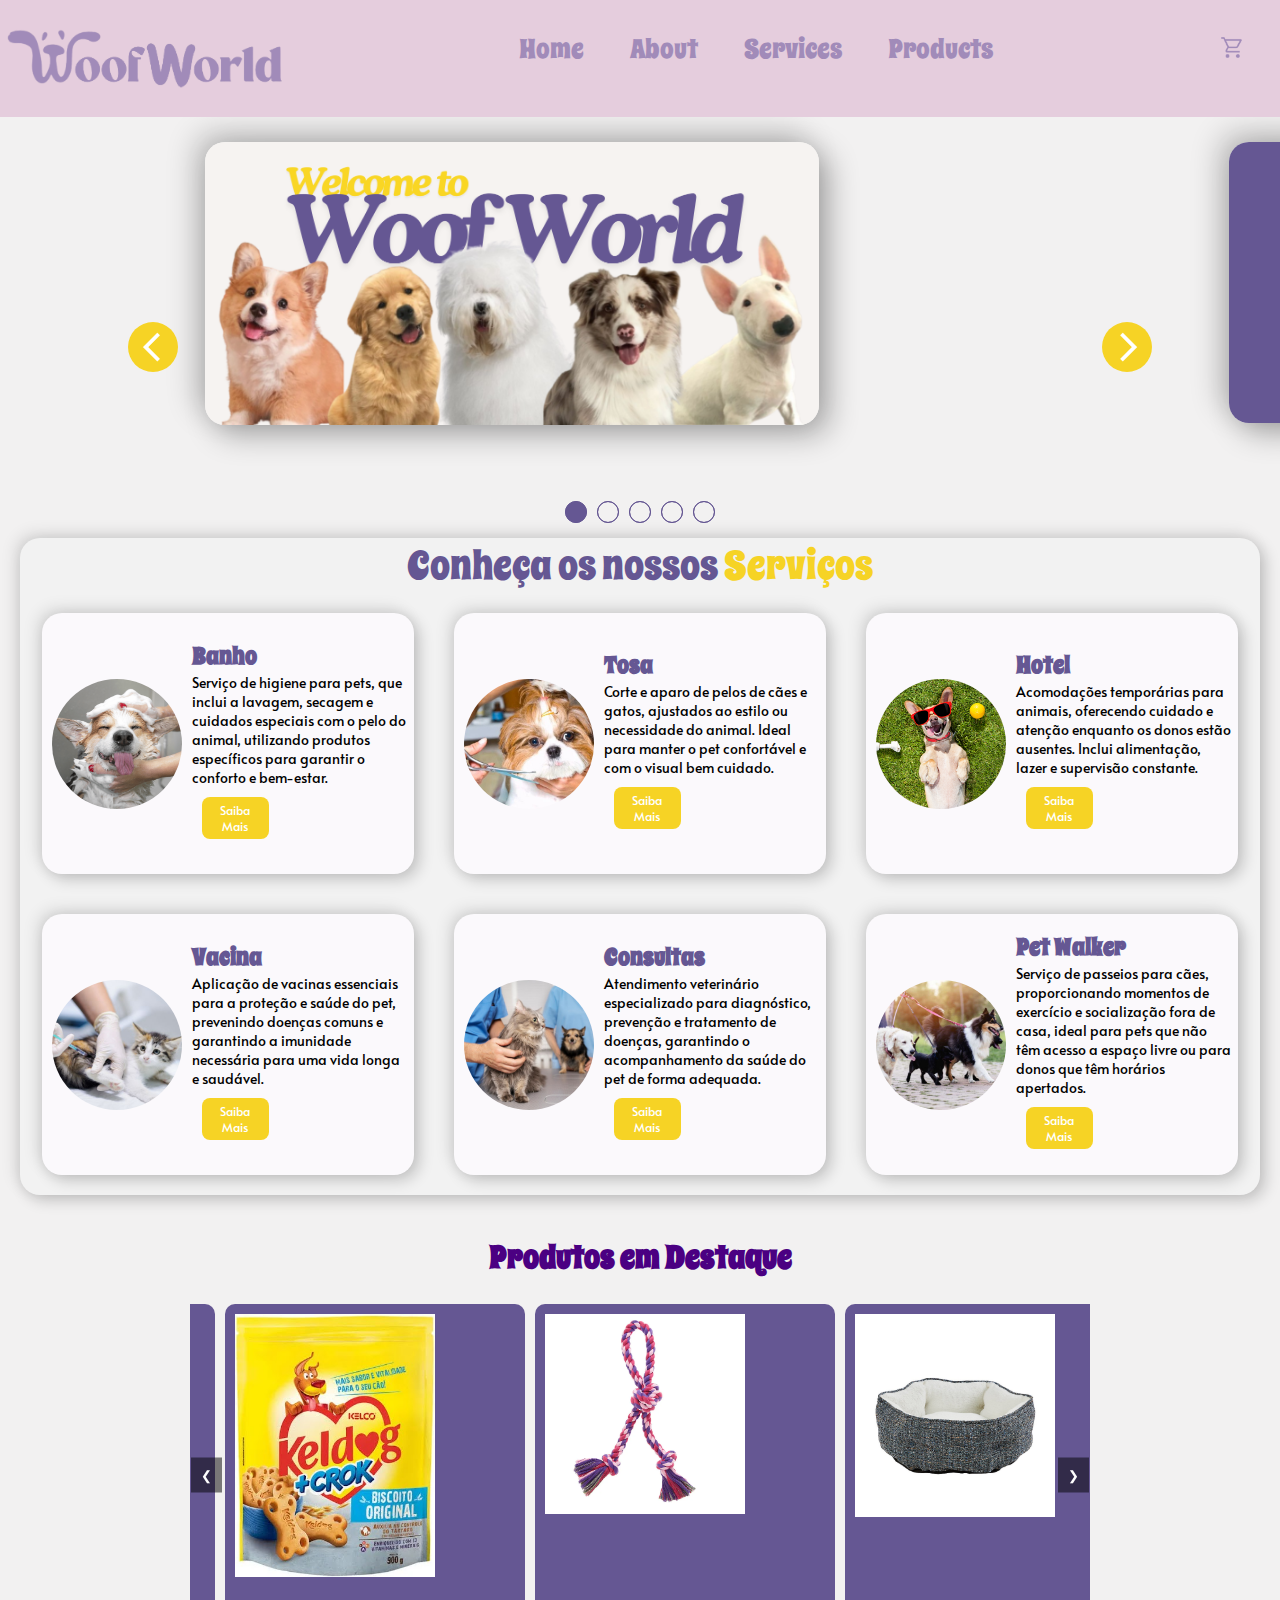
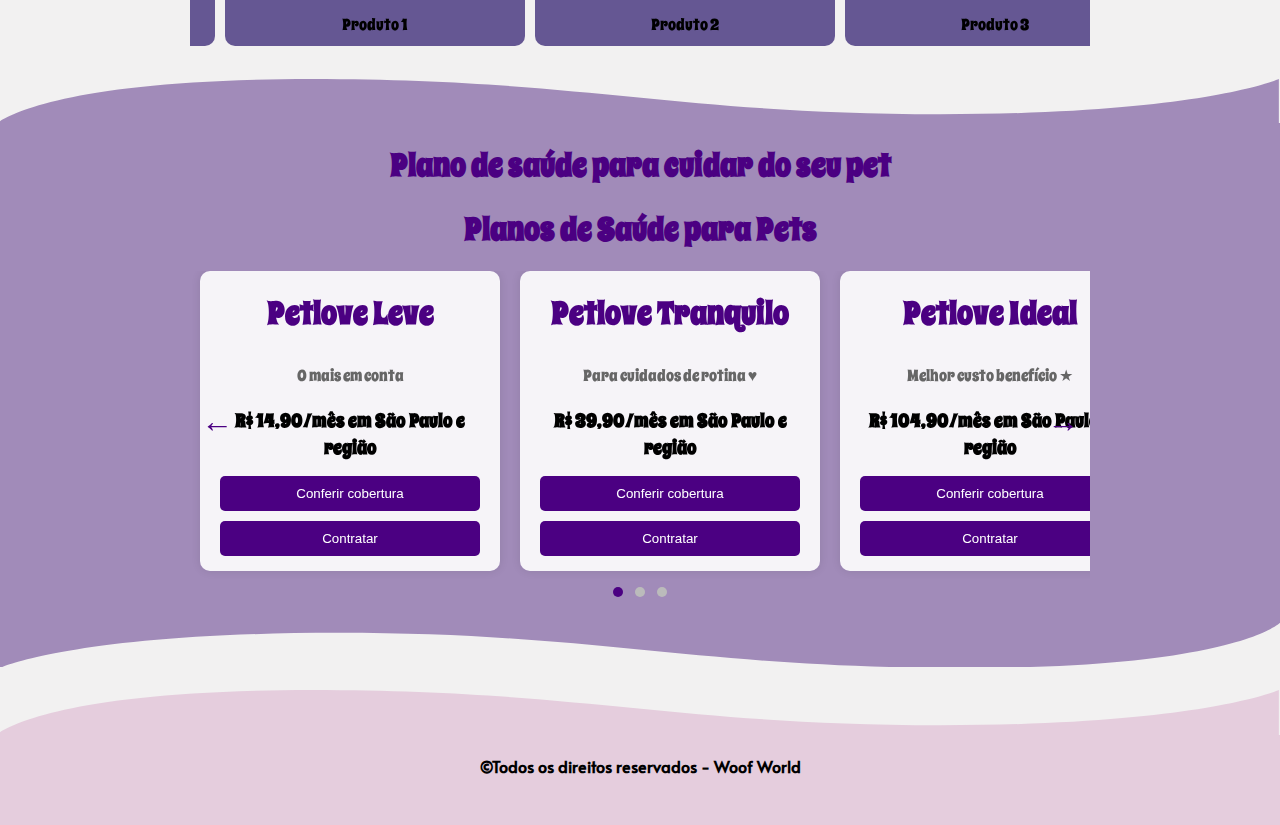
==== index.html @ 9f64955f "primeiro commit" ====
<!DOCTYPE html>
<html lang="pt-br">
<head>
    <meta charset="UTF-8">
    <meta name="viewport" content="width=device-width, initial-scale=1.0">
    <link rel="stylesheet" href="src/style.css">
    <link rel="stylesheet" href="src/slide.css">
    <link rel="shortcut icon" href="WoofWorld fav icon.png" type="image/x-icon">
    <title>Woof World</title>
</head>
<body>
    <header class="header">
        <img src="assets/Woof World logo.png" alt="" class="logo-img">
        <nav class="nav">
            <ul>
                <li><a href="#home" class="nav-items">Home</a></li>
                <li><a href="#about" class="nav-items">About</a></li>
                <li><a href="#services" class="nav-items">Services</a></li>
                <li><a href="#products" class="nav-items">Products</a></li>
            </ul>
        </nav>
        <button id="compras"><img src="assets/carrinho de compras icon.png" alt=""></button>
    </header>
    
    <main>
        <section id="home">
            <section class="slider">
                <div class="slide-content">
                    <button id="prev-btn"><img src="assets/prev-arrow.png" alt=""></button>
                    <button id="next-btn"><img src="assets/next-arrow.png" alt=""></button>
                    <input type="radio" name="btn-radio" id="radio1">
                    <input type="radio" name="btn-radio" id="radio2">
                    <input type="radio" name="btn-radio" id="radio3">
                    <input type="radio" name="btn-radio" id="radio4">
                    <input type="radio" name="btn-radio" id="radio5">
                    <div class="slide-box primeiro">
                        <img src="assets/slide 1.png" alt="slide 1">
                    </div>
                    <div class="slide-box">
                        <img src="assets/slide 2.png" alt="slide 2">
                    </div>
                    <div class="slide-box">
                        <img src="assets/slide 3.png" alt="slide 3">
                    </div>
                    <div class="slide-box">
                        <img src="assets/slide 4.png" alt="slide 4">
                    </div>
                    <div class="slide-box">
                        <img src="assets/slide 5.png" alt="slide 5">
                    </div>
                    <div class="nav-auto">
                        <div class="auto-btn1"></div>
                        <div class="auto-btn2"></div>
                        <div class="auto-btn3"></div>
                        <div class="auto-btn4"></div>
                        <div class="auto-btn5"></div>
                    </div>
                    <div class="nav-manual">
                        <label for="radio1" class="manual-btn"></label>
                        <label for="radio2" class="manual-btn"></label>
                        <label for="radio3" class="manual-btn"></label>
                        <label for="radio4" class="manual-btn"></label>
                        <label for="radio5" class="manual-btn"></label>
                    </div>
                </div>
            </section>
        </section>
        
        <section id="about"></section>

        <section id="services">
            <article class="articles">
                <div class="title-services">
                    <h2>Conheça os nossos <span class="highlight">Serviços</span></h2>
                </div>
                <section id="articles-section">
                    <article class="service-article">
                        <img src="assets/cachorro-tomando-banho.png" alt="" class="service-img">
                        <div class="flex">
                            <h2 class="service-title">Banho</h2>
                            <p class="service-description">Serviço de higiene para pets, que inclui a lavagem, secagem e cuidados especiais com o pelo do animal, utilizando produtos específicos para garantir o conforto e bem-estar.</p>
                            <button class="read-more">Saiba Mais</button>
                        </div>
                    </article>
                    <article class="service-article">
                        <img src="assets/cachorro-sendo-tosado.jpg" alt="" class="service-img">
                        <div class="flex">
                            <h2 class="service-title">Tosa</h2>
                            <p class="service-description">Corte e aparo de pelos de cães e gatos, ajustados ao estilo ou necessidade do animal. Ideal para manter o pet confortável e com o visual bem cuidado.</p>
                            <button class="read-more">Saiba Mais</button>
                        </div>
                    </article>
                    <article class="service-article">
                        <img src="assets/cachorro-no-hotel.png" alt="" class="service-img">
                        <div class="flex">
                            <h2 class="service-title">Hotel</h2>
                            <p class="service-description">Acomodações temporárias para animais, oferecendo cuidado e atenção enquanto os donos estão ausentes. Inclui alimentação, lazer e supervisão constante.</p>
                            <button class="read-more">Saiba Mais</button>
                        </div>
                    </article>
                    <article class="service-article">
                        <img src="assets/gatinha-vacina.jpg" alt="" class="service-img">
                        <div class="flex">
                            <h2 class="service-title">Vacina</h2>
                            <p class="service-description">Aplicação de vacinas essenciais para a proteção e saúde do pet, prevenindo doenças comuns e garantindo a imunidade necessária para uma vida longa e saudável.</p>
                            <button class="read-more">Saiba Mais</button>
                        </div>
                    </article>
                    <article class="service-article">
                        <img src="assets/consulta-veterinaria-em-poa-1.jpg" alt="" class="service-img">
                        <div class="flex">
                            <h2 class="service-title">Consultas</h2>
                            <p class="service-description">Atendimento veterinário especializado para diagnóstico, prevenção e tratamento de doenças, garantindo o acompanhamento da saúde do pet de forma adequada.</p>
                            <button class="read-more">Saiba Mais</button>
                        </div>
                    </article>
                    <article class="service-article">
                        <img src="assets/Dog-Walker-blog-img2.jpg" alt="" class="service-img">
                        <div class="flex">
                            <h2 class="service-title">Pet Walker</h2>
                            <p class="service-description">Serviço de passeios para cães, proporcionando momentos de exercício e socialização fora de casa, ideal para pets que não têm acesso a espaço livre ou para donos que têm horários apertados.</p>
                            <button class="read-more">Saiba Mais</button>
                        </div>
                    </article>
                </section>
            </article>
        </section>

        <section id="products">
            <h2>Produtos em Destaque</h2>
            <div class="carousel-container">
                <div class="carousel">
                    <div class="carousel-item">
                        <div class="image-container">
                            <img src="assets/biscoito.jpg" alt="Produto 1">
                        </div>
                        <p>Produto 1</p>
                    </div>
                    <div class="carousel-item">
                        <div class="image-container">
                            <img src="assets/brinquedo.png" alt="Produto 2">
                        </div>
                        <p>Produto 2</p>
                    </div>
                    <div class="carousel-item">
                        <div class="image-container">
                            <img src="assets/caminha.png" alt="Produto 3">
                        </div>
                        <p>Produto 3</p>
                    </div>
                    <div class="carousel-item">
                        <div class="image-container">
                            <img src="assets/risotinho.jpg" alt="Produto 4">
                        </div>
                        <p>Produto 4</p>
                    </div>
                    <div class="carousel-item">
                        <div class="image-container">
                            <img src="assets/roupinha.png" alt="Produto 5">
                        </div>
                        <p>Produto 5</p>
                    </div>
                </div>
                <button class="prev" onclick="moveSlide(-1)">❮</button>
                <button class="next" onclick="moveSlide(1)">❯</button>
            </div>
        </section>

        <div class="background-top" data-v-d9a8dcd6="">
            <svg viewBox="0 0 1366 48" fill="none" xmlns="http://www.w3.org/2000/svg&quot; data-v-d9a8dcd6="><path d="M336.091 0C49.0433 0 0 48 0 48L1366 48V0C1366 0 1283.78 37.5061 1005.39 37.5061C726.995 37.5061 623.138 0 336.091 0Z" fill="#A18BB9" data-v-d9a8dcd6=""></path></svg>
        </div>
        <section id="pet-plans">
                <h1 class="carousel-title">Plano de saúde para cuidar do seu pet</h1>
            <h2>Planos de Saúde para Pets</h2>
            <div class="carousel-container">
                <div class="carousel">
                    <button class="carousel-btn prev">←</button>
                    <div class="carousel-slides">
                        <div class="slide">
                            <h2>Petlove <span>Leve</span></h2>
                            <p class="description">0 mais em conta</p>
                            <p class="price">R$ 14,90/mês em São Paulo e região</p>
                            <button class="check-coverage">Conferir cobertura</button>
                            <button class="hire">Contratar</button>
                        </div>
                        <div class="slide">
                            <h2>Petlove <span>Tranquilo</span></h2>
                            <p class="description">Para cuidados de rotina <span>♥</span></p>
                            <p class="price">R$ 39,90/mês em São Paulo e região</p>
                            <button class="check-coverage">Conferir cobertura</button>
                            <button class="hire">Contratar</button>
                        </div>
                        <div class="slide">
                            <h2>Petlove <span>Ideal</span></h2>
                            <p class="description">Melhor custo benefício <span>★</span></p>
                            <p class="price">R$ 104,90/mês em São Paulo e região</p>
                            <button class="check-coverage">Conferir cobertura</button>
                            <button class="hire">Contratar</button>
                        </div>
                    </div>
                    <button class="carousel-btn next">→</button>
                </div>
                <div class="dots">
                    <span class="dot active"></span>
                    <span class="dot"></span>
                    <span class="dot"></span>
                </div>
            </div>
        </section>
        <div class="background__bottom" data-v-d9a8dcd6=""><svg viewBox="0 0 1366 48" fill="none" xmlns="http://www.w3.org/2000/svg" data-v-d9a8dcd6=""><path d="M1029.91 48C1316.96 48 1366 0 1366 0L0 0V48C0 48 82.2194 10.4939 360.612 10.4939C639.005 10.4939 742.862 48 1029.91 48Z" fill="#A18BB9" data-v-d9a8dcd6=""></path></svg></div>
    </main>

    <div class="background-top-footer" data-v-d9a8dcd6="">
        <svg viewBox="0 0 1366 48" fill="none" xmlns="http://www.w3.org/2000/svg&quot; data-v-d9a8dcd6="><path d="M336.091 0C49.0433 0 0 48 0 48L1366 48V0C1366 0 1283.78 37.5061 1005.39 37.5061C726.995 37.5061 623.138 0 336.091 0Z" fill="#e5cddd" data-v-d9a8dcd6=""></path></svg>
    </div>
    <footer>
        <p>&copy;Todos os direitos reservados - Woof World</p>
    </footer>

    <script src="src/script.js"></script>
    <script>
        // Script para o carrossel de produtos
        const carousel = document.querySelector('#products .carousel');
        const items = document.querySelectorAll('#products .carousel-item');
        const totalItems = items.length;
        const itemWidth = items[0].offsetWidth;
        let currentIndex = 0;

        function setupInfiniteCarousel() {
            const firstItems = Array.from(items).slice(0, 3);
            const lastItems = Array.from(items).slice(-3);

            lastItems.forEach(item => carousel.insertBefore(item.cloneNode(true), items[0]));
            firstItems.forEach(item => carousel.appendChild(item.cloneNode(true)));

            currentIndex = 3;
            carousel.style.transform = `translateX(-${currentIndex * itemWidth}px)`;
        }

        function moveSlide(step) {
            currentIndex += step;

            carousel.style.transition = 'transform 0.5s ease';
            carousel.style.transform = `translateX(-${currentIndex * itemWidth}px)`;

            carousel.addEventListener('transitionend', function resetPosition() {
                if (currentIndex <= 2) {
                    currentIndex = totalItems + 2;
                    carousel.style.transition = 'none';
                    carousel.style.transform = `translateX(-${currentIndex * itemWidth}px)`;
                } else if (currentIndex >= totalItems + 3) {
                    currentIndex = 3;
                    carousel.style.transition = 'none';
                    carousel.style.transform = `translateX(-${currentIndex * itemWidth}px)`;
                }
                carousel.removeEventListener('transitionend', resetPosition);
            }, { once: true });
        }

        setupInfiniteCarousel();

        // Script para o carrossel de planos
        let currentSlide = 0;
        const slides = document.querySelector('#pet-plans .carousel-slides');
        const totalSlides = document.querySelectorAll('#pet-plans .slide').length;
        const dots = document.querySelectorAll('#pet-plans .dot');

        function updateSlide() {
            slides.style.transform = `translateX(-${currentSlide * 310}px)`;
            dots.forEach(dot => dot.classList.remove('active'));
            dots[currentSlide].classList.add('active');
        }

        document.querySelector('#pet-plans .next').addEventListener('click', () => {
            currentSlide = (currentSlide + 1) % totalSlides;
            updateSlide();
        });

        document.querySelector('#pet-plans .prev').addEventListener('click', () => {
            currentSlide = (currentSlide - 1 + totalSlides) % totalSlides;
            updateSlide();
        });

        dots.forEach((dot, index) => {
            dot.addEventListener('click', () => {
                currentSlide = index;
                updateSlide();
            });
        });

        setInterval(() => {
            currentSlide = (currentSlide + 1) % totalSlides;
            updateSlide();
        }, 5000);
    </script>
</body>
</html>
---- src/style.css ----
@import url('https://fonts.googleapis.com/css2?family=Acme&family=Lilita+One&family=Rowdies&family=Spicy+Rice&family=Titan+One&display=swap');
@import url('https://fonts.googleapis.com/css2?family=Alata&display=swap');

* {
    margin: 0;
    padding: 0;
    box-sizing: border-box;
}

body {
    font-family: 'Spicy Rice', sans-serif;
    background-color: #f2f1f1;
}   

header {
    width: 100%;
    display: flex;
    justify-content: space-between;
    background-color: #e5cddd;
    height: 13vh;
}


nav ul {
    display: flex;
    justify-content: space-between;
    margin: 10px;   
    align-items: center;
}

nav ul li {
    text-align: center;
    list-style-type: none;
    margin: 5px;
    margin-top: 10px;
    padding: 10px;
    font-size: 27px;
}


nav ul li a {
    padding: 0 8px;
    text-decoration: none;
    color: #A18BB9;
    transition: .5s;
    display: block;
    position: relative;
}

nav ul:hover li a{
    opacity: .5;
}

nav ul li a:hover{
    opacity: 1;
    transform: scale(1.1);
}

nav ul li a::before{
    content: "";
    position: absolute;
    top: 0;
    left: 0;
    width: 100%;
    height: 100%;
    background-color: #655793;
    border-radius: 10px;

    z-index: -1;
    transform-origin: right;
    transform: scaleX(0);
}

nav ul li a:hover::before {
    transform-origin: left;
    transform: scaleX(1);
    transition: transform .2s;
}


#compras {
    background-color: transparent;
    border: none;
    width: 45px;
    height: 45px;
    padding: 10px;
    margin-top: 25px;
    margin-right: 25px;
    cursor: pointer;
}

#compras img {
    width: 100%;
}

#compras:hover {
    background-color: #655793;
    border-radius: 100%;
}

#articles-section {
    display: flex;
    flex-wrap: wrap;
    justify-content: center;
}

.title-services h2 {
    color: #655793;
    text-align: center;
    font-size: 40px;
    font-weight: 100;
    margin: 0 auto;
}

article {
    background-color: #fbf9fc;
    width: 30%;
    height: 29vh;
    margin: 20px;
    display: flex;
    justify-content: center;
    align-items: center;
    border-radius: 20px;
    box-shadow: 
    5px 5px 15px rgba(0, 0, 0, 0.2),  
    -5px -5px 15px rgba(0, 0, 0, 0.1);  
  transition: box-shadow 0.3s ease;   
}

article:hover {
    box-shadow: 
      10px 10px 30px rgba(0, 0, 0, 0.3),   
      -10px -10px 30px rgba(0, 0, 0, 0.2);  
}


.service-img {
    max-width: 130px;
    margin: 10px;
    border-radius: 100%;
}

.service-title {
    color: #655793;
    text-align: left;
}

.service-description {
    font-family: "Alata", sans-serif;
    margin-right: 5px;
    font-size: 14px;
}

.flex {
    display: flex;
    flex-direction: column;
    /* align-items: center; */
    justify-content: center;
}

.flex button {
    font-size: 12px;
    text-align: center;
    color: #fff;
    font-family: "Alata", sans-serif;
    background-color: #F6D325;
    margin: 10px;
    width: 30%;
    /* margin-left: 70%;
    margin-top: 20px; */
    padding: 5px;
    border-radius: 8px;
    border: none;
}


.flex button:hover {
    color: #fff;
    background-color: #d2b520;
    
}

.highlight {
    color: #F6D325;
}

.articles {
    display: flex;
    flex-direction: column;
    background-color: #f2f2f2;
    width: fit-content;
    height: max-content;
}

.carousel-item {
    background-color: #655793;
    margin: 5px;
    padding: 10px;
    border-radius: 10px;
}

.image-container {
    object-fit: cover;
    height: 300px;
    width: 200px;
}

@media (max-width: 1200px) {
    article {
        width: 45%; /* Ajusta a largura das caixas para duas colunas */
    }
}

/* Ajuste para tablets e telas médias */
@media (max-width: 992px) {
    nav ul {
        font-size: 16px; /* Reduz o tamanho da fonte do menu */
        flex-direction: column; /* Muda a direção do menu para coluna */
        align-items: flex-start;
    }

    header {
        height: auto;
        padding: 10px;
    }

    article {
        width: 48%; /* Ajusta a largura das caixas */
    }

    .service-img {
        max-width: 100px; /* Ajusta o tamanho das imagens */
    }
}


@media (max-width: 768px) {
    header {
        display: block;
        text-align: center;
        padding: 10px;
    }

    nav ul {
        font-size: 14px; 
        flex-direction: column;
        margin: 0;
    }

    article {
        width: 100%; 
        height: 150px; 
        margin: 10px 0; 
    }

    .service-img {
        max-width: 80px; 
    }

    .service-title {
        font-size: 18px;
    }

    .service-description {
        font-size: 14px; 
    }
}

/* Estilos para a seção de produtos */
#products {
    padding: 20px;
    text-align: center;
}

#products h2 {
    color: #4B0082;
    font-size: 2em;
    margin-bottom: 20px;
}

.carousel-container {
    position: relative;
    width: 100%;
    max-width: 900px;
    margin: 0 auto;
    overflow: hidden;
}

.carousel {
    display: flex;
    transition: transform 0.5s ease;
    will-change: transform;
}

.carousel-item {
    flex: 0 0 33.33%;
    text-align: center;
    padding: 10px;
    box-sizing: border-box;
}

.image-container img {
    max-width: 100%;
    height: auto;
}

.prev, .next {
    position: absolute;
    top: 50%;
    transform: translateY(-50%);
    background: rgba(0, 0, 0, 0.5);
    color: white;
    border: none;
    padding: 10px;
    cursor: pointer;
}

.prev {
    left: 1px;
    z-index: 19;
}

.next {
    right: 1px;
}

/* Estilos para a seção de planos */
#pet-plans {
    padding: 20px;
    background-color: #A18BB9;
    text-align: center;
}

#pet-plans h2 {
    color: #4B0082;
    font-size: 2em;
    margin-bottom: 20px;
}

.background-top {
    position: relative;
    top: 8px;
    left: -4px;
    width: 100.255%;
}

.carousel-title {
    color: #4B0082;
    font-size: 2em;
    margin-bottom: 20px;
    font-weight: bold;
}

.carousel-slides {
    display: flex;
    transition: transform 0.5s ease;
}

.slide {
    min-width: 300px;
    height: 300px;
    background: rgba(255, 255, 255, 0.9);
    border-radius: 10px;
    margin: 0 10px;
    padding: 20px;
    box-shadow: 0 0 10px rgba(0, 0, 0, 0.1);
    display: flex;
    flex-direction: column;
    justify-content: space-between;
}

.slide h2 {
    color: #4B0082;
    font-size: 1.5em;
    margin: 0;
}

.slide h2 span {
    font-weight: bold;
}

.slide .description {
    color: #666;
    font-size: 1em;
    margin: 10px 0;
}

.slide .price {
    color: #000;
    font-size: 1.2em;
    font-weight: bold;
    margin: 10px 0;
}

.slide .check-coverage,
.slide .hire {
    background-color: #4B0082;
    color: white;
    border: none;
    padding: 10px 20px;
    border-radius: 5px;
    cursor: pointer;
    margin: 5px 0;
}

.slide .check-coverage:hover,
.slide .hire:hover {
    background-color: #6A5ACD;
}

.carousel-btn {
    background: none;
    border: none;
    font-size: 2em;
    cursor: pointer;
    color: #4B0082;
    padding: 10px;
}

.carousel-btn:hover {
    color: #6A5ACD;
}

.dots {
    margin-top: 10px;
}

.dot {
    height: 10px;
    width: 10px;
    background-color: #bbb;
    border-radius: 50%;
    display: inline-block;
    margin: 0 5px;
    cursor: pointer;
}

.dot.active {
    background-color: #4B0082;
}

.background-bottom {
    top: -2px;
}

footer {
    background-color: #e5cddd;
    width: 100%;
    height: 10vh;
    margin-top: 10px;
    font-family: 'Alata', sans-serif;
    text-align: center;
}

footer p {
    padding: 20px;
    font-weight: bold;
}

.background-top-footer {
    position: relative;
    top: 17px;
    left: -4px;
    width: 100.255%;
}

@media (max-width: 576px) {
    nav ul li {
        font-size: 14px; 
        padding: 8px; 
    }

    article {
        width: 100%; 
        margin: 10px 0;
        height: 130px; 
    }

    .service-img {
        max-width: 70px; 
    }

    .service-title {
        font-size: 16px; 
    }

    .service-description {
        font-size: 12px; 
    }
}
---- src/slide.css ----
*{
    margin: 0;
    padding: 0;
    box-sizing: border-box;
}

section.slider {
    margin: 0 auto;
    width: 100%;
    height: auto;
    padding: 0 !important;
    overflow: hidden;
}

.slide-content input {
    display: none;
}

.slide-content {
    width: 400%;
    height: auto;
    display: flex;
}

.slide-box {
    width: 25%;
    height: auto;
    position: relative;
    text-align: center;
    transition: 1s;
    margin: 15px 0;
    padding: 10px 0;
}

.slide-box img{
    width: 60%;
    border-radius: 20px;
    box-shadow: 
      10px 10px 30px rgba(0, 0, 0, 0.3),   
      -10px -10px 30px rgba(0, 0, 0, 0.2);  
}

.nav-manual, .nav-auto {
    position: absolute;
    width: 100%;
    margin-top: 30%;
    display: flex;
    justify-content: center;
}

.nav-manual .manual-btn, .nav-auto div {
    border: 1px solid #655793;
    padding: 10px;
    border-radius: 50%;
    cursor: pointer;
    transition: .3s;
}

.nav-manual .manual-btn:not(:last-child), .nav-auto div:not(:last-child) {
    margin-right: 10px;
}

.nav-manual .manual-btn:hover {
    background-color: #655793;
}

#radio1:checked ~ .nav-auto .auto-btn1, #radio2:checked ~ .nav-auto .auto-btn2, #radio3:checked ~ .nav-auto .auto-btn3, #radio4:checked ~ .nav-auto .auto-btn4, #radio5:checked ~ .nav-auto .auto-btn5 {
    background-color: #655793;
}

#radio1:checked ~ .primeiro {
    margin-left: -0%;
}

#radio2:checked ~ .primeiro {
    margin-left: -25%;
}

#radio3:checked ~ .primeiro {
    margin-left: -50%;
}

#radio4:checked ~ .primeiro {
    margin-left: -75%;
}


#prev-btn, #next-btn {
    width: 50px;
    height: 50px;
    border: none;
    background-color: #F6D325;
    border-radius: 50%;
    cursor: pointer;
    position: absolute;
    z-index: 100;
}

#prev-btn:hover, #next-btn:hover {
    box-shadow: 
      10px 10px 30px rgba(0, 0, 0, 0.3),   
      -10px -10px 30px rgba(0, 0, 0, 0.2);  
}

#prev-btn img, #next-btn img {
    width: 100%;
    height: 100%;
    padding: 8px;
}

#prev-btn {
    margin-top: 16%;
    left: 10%;
}

#next-btn {
    margin-top: 16%;
    right: 10%;
}



@media (max-width: 1200px) {
    .slide-box {
        width: 33.33%; /* Reduz a largura das caixas de slide */
    }
}

@media (max-width: 992px) {
    .slide-box {
        width: 50%; /* Aumenta o número de slides visíveis */
    }

    .nav-manual, .nav-auto {
        margin-top: 15%;
    }

    #prev-btn, #next-btn {
        width: 25px;
        height: 25px;
    }

    .slide-box img {
        width: 80%;
    }
}

@media (max-width: 768px) {
    .slide-box {
        width: 100%; /* Torna os slides em uma linha */
    }

    .nav-manual, .nav-auto {
        margin-top: 10%;
    }

    .nav-manual .manual-btn, .nav-auto div {
        padding: 8px;
    }

    #prev-btn, #next-btn {
        width: 20px;
        height: 20px;
    }

    .slide-box img {
        width: 100%;
    }
}

@media (max-width: 576px) {
    .nav-manual .manual-btn, .nav-auto div {
        padding: 5px;
    }

    #prev-btn, #next-btn {
        width: 20px;
        height: 20px;
    }

    .slide-box img {
        width: 100%; /* Imagem ocupa toda a largura */
    }
}
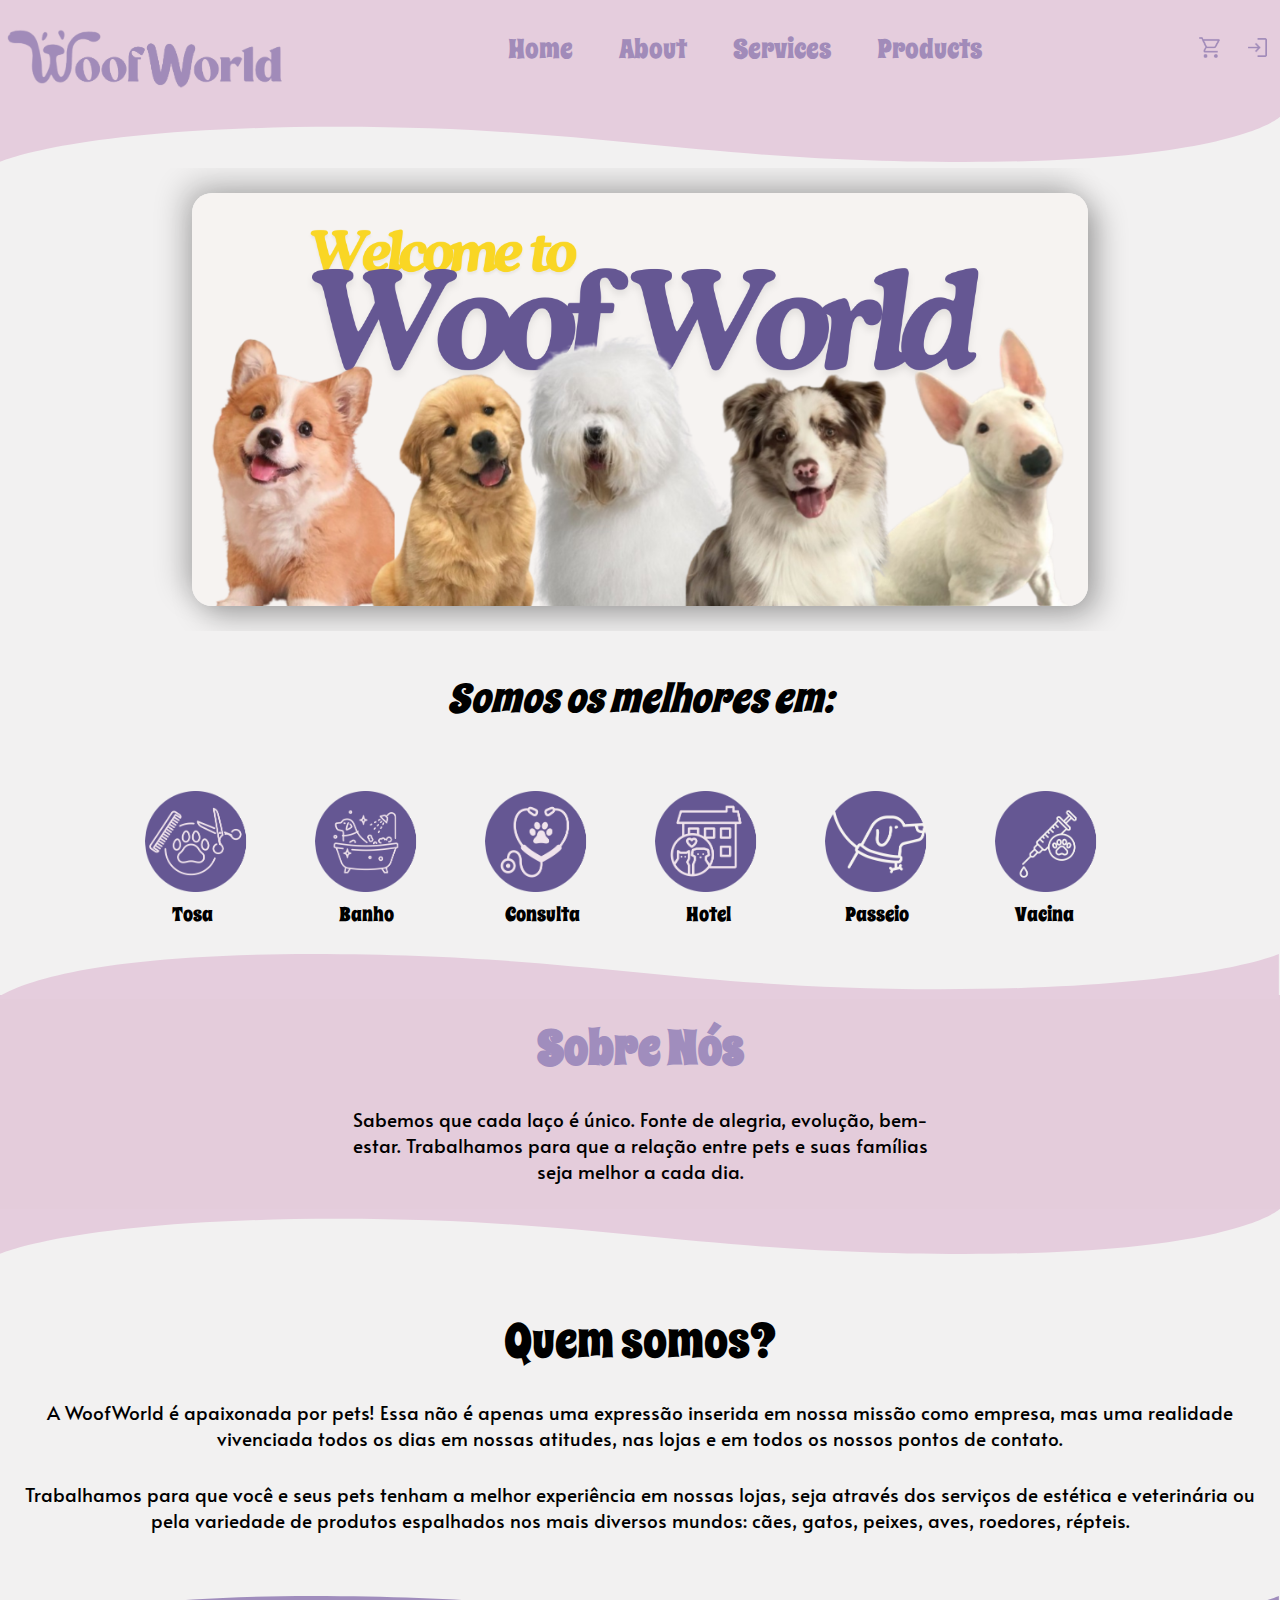
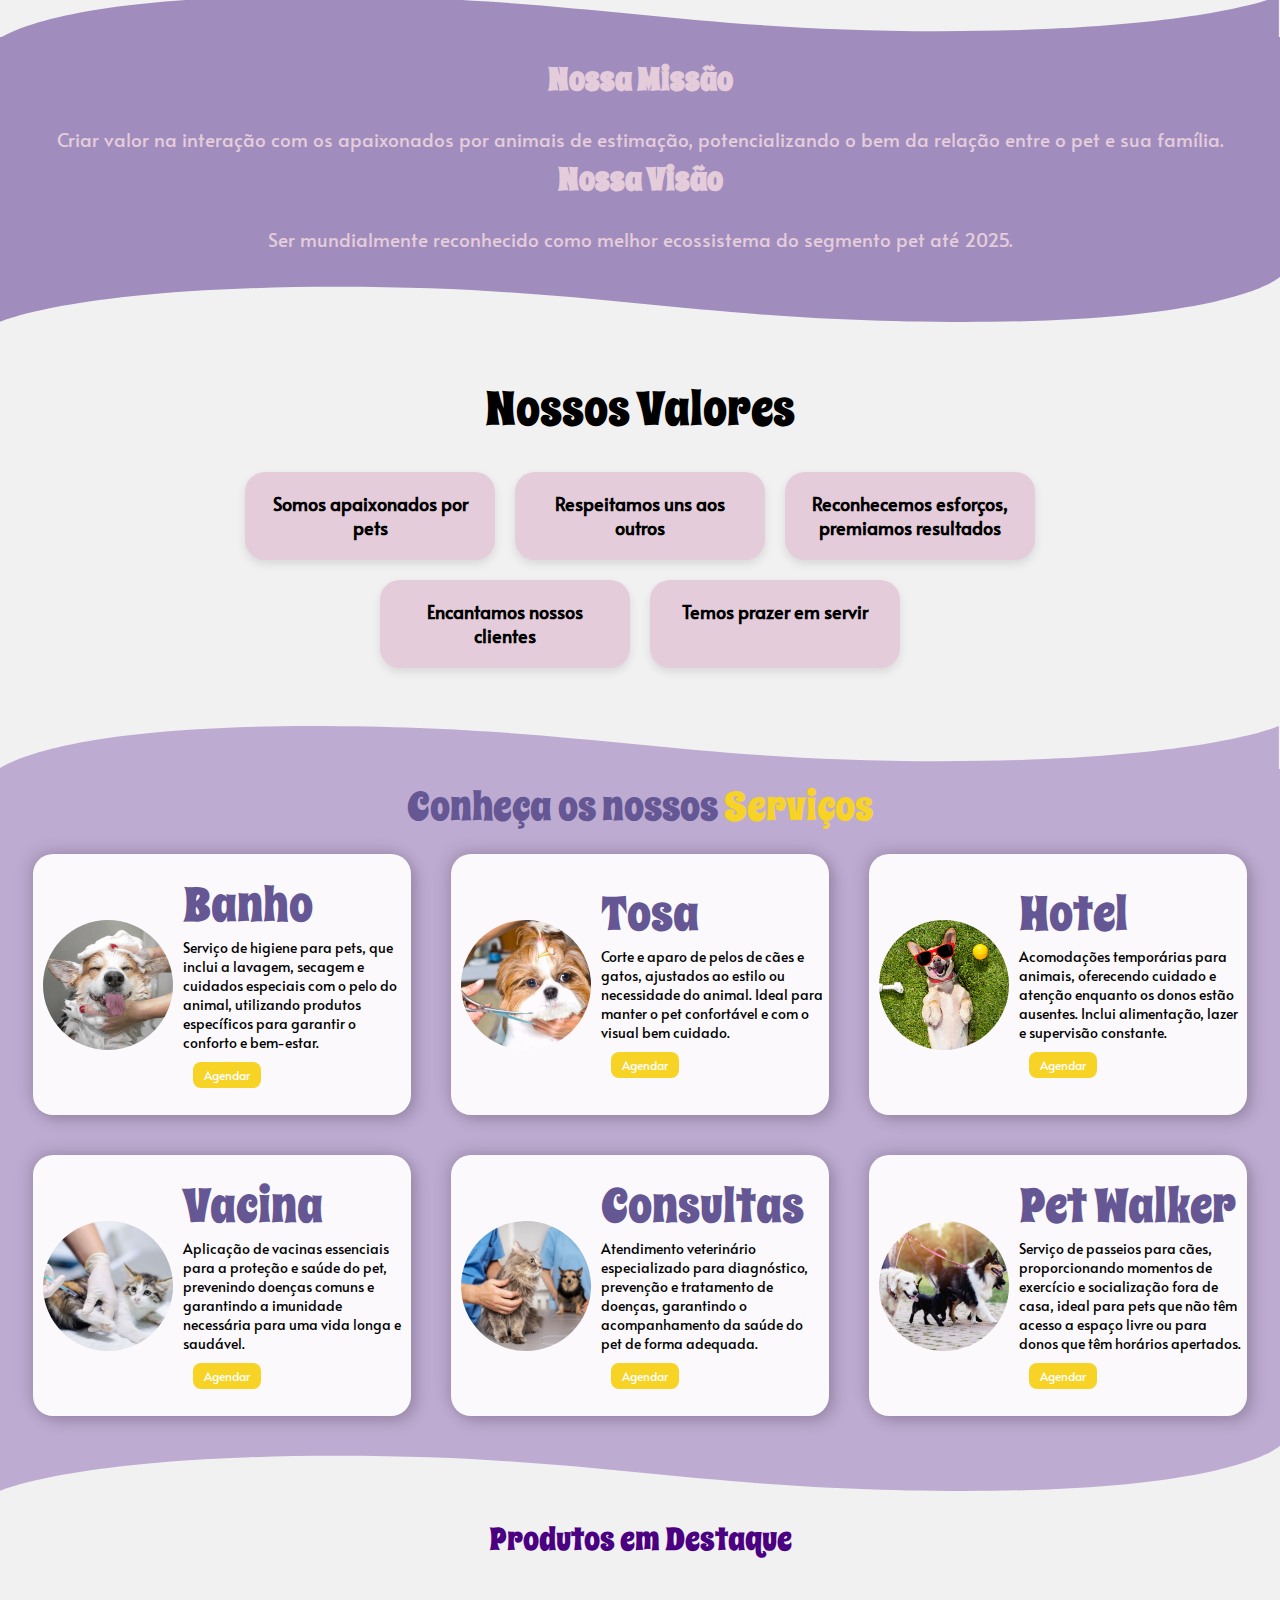
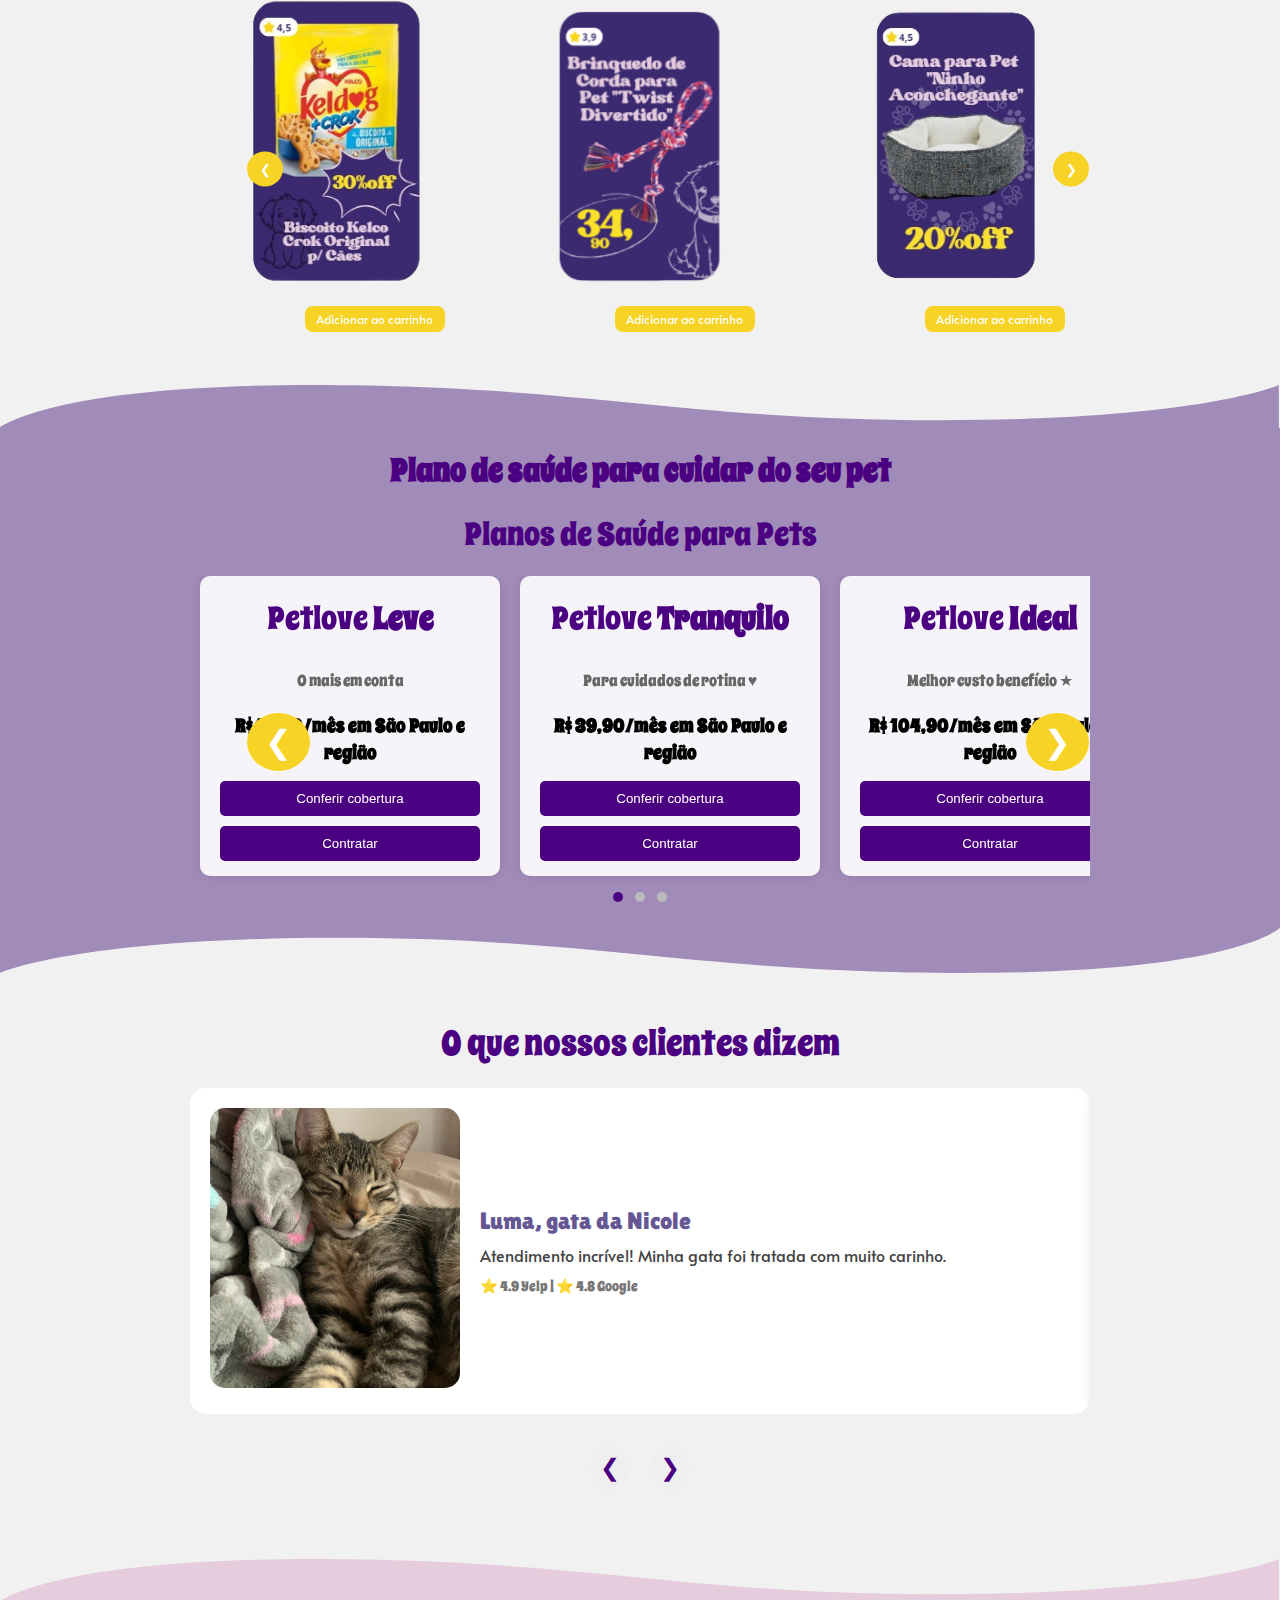
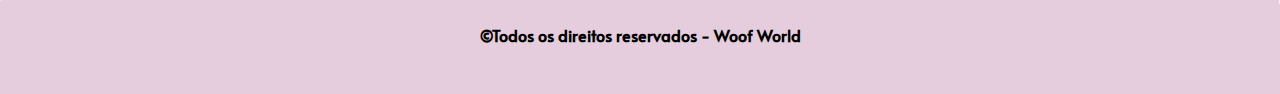
==== commit 3831bd6a: "Ultimas alterações" ====
--- a/index.html
+++ b/index.html
@@ -5,6 +5,8 @@
     <meta name="viewport" content="width=device-width, initial-scale=1.0">
     <link rel="stylesheet" href="src/style.css">
     <link rel="stylesheet" href="src/slide.css">
+    <link rel="stylesheet" href="src/aboutUs.css">
+    <link rel="stylesheet" href="src/botoes.css">
     <link rel="shortcut icon" href="WoofWorld fav icon.png" type="image/x-icon">
     <title>Woof World</title>
 </head>
@@ -19,8 +21,13 @@
                 <li><a href="#products" class="nav-items">Products</a></li>
             </ul>
         </nav>
-        <button id="compras"><img src="assets/carrinho de compras icon.png" alt=""></button>
+        <div class="buttons">
+            <button id="compras"><a href="/src/cart.html"><img src="assets/carrinho de compras icon.png" alt=""></a></button>
+            <button id="login"><a href="/src/singInSingUp.html"><img src="/assets/login icon.png" alt=""></a></button>
+        </div>
     </header>
+    
+    <div class="background__bottom" data-v-d9a8dcd6=""><svg viewBox="0 0 1366 48" fill="none" xmlns="http://www.w3.org/2000/svg" data-v-d9a8dcd6=""><path d="M1029.91 48C1316.96 48 1366 0 1366 0L0 0V48C0 48 82.2194 10.4939 360.612 10.4939C639.005 10.4939 742.862 48 1029.91 48Z" fill="#e5cddd" data-v-d9a8dcd6=""></path></svg></div>
     
     <main>
         <section id="home">
@@ -66,10 +73,102 @@
             </section>
         </section>
         
-        <section id="about"></section>
-
+        <section class="melhores_em">
+            <h2>Somos os melhores em:</h2>
+        </section>
+    
+        <!-- Carrossel -->
+        <div class="carousel-container-list">    
+            <!-- Lista de Serviços -->
+            <div class="list_service">
+                <div class="servico">
+                    <div class="servico-img">
+                        <img src="/assets/Tosa_1.png" alt="Tosa">
+                    </div>
+                    <p class="tosa">Tosa</p>
+                </div>
+    
+                <div class="servico">
+                    <div class="servico-img">
+                        <img src="/assets/Banho_1.png" alt="banho">
+                    </div>
+                    <p class="banho">Banho</p>
+                </div>
+    
+                <div class="servico">
+                    <div class="servico-img">
+                        <img src="/assets/Consulta_1.png" alt="consulta">
+                    </div>
+                    <p class="consulta">Consulta</p>
+                </div>
+    
+                <div class="servico">
+                    <div class="servico-img">
+                        <img src="/assets/Hote_1.png" alt="hotel">
+                    </div>
+                    <p class="hotel">Hotel</p>
+                </div>
+    
+                <div class="servico">
+                    <div class="servico-img">
+                        <img src="/assets/Passeio_1.png" alt="Passeio">
+                    </div>
+                    <p class="passeio">Passeio</p>
+                </div>
+    
+                <div class="servico">
+                    <div class="servico-img">
+                        <img src="/assets/Vacina_1.png" alt="Vacina">
+                    </div>
+                    <p class="vacina">Vacina</p>
+                </div>
+    
+    
+            </div>
+    
+        
+        </div>
+
+        <section id="about">
+            <div class="background-top" data-v-d9a8dcd6="">
+                <svg viewBox="0 0 1366 48" fill="none" xmlns="http://www.w3.org/2000/svg&quot; data-v-d9a8dcd6="><path d="M336.091 0C49.0433 0 0 48 0 48L1366 48V0C1366 0 1283.78 37.5061 1005.39 37.5061C726.995 37.5061 623.138 0 336.091 0Z" fill="#e5cddd" data-v-d9a8dcd6=""></path></svg></div>
+            <div class="about-us">
+                <h1>Sobre Nós</h1>
+                <p>Sabemos que cada laço é único. Fonte de alegria, evolução, bem-estar. Trabalhamos para que a relação entre pets e suas famílias seja melhor a cada dia.</p>
+            </div>
+            <div class="background__bottom" data-v-d9a8dcd6=""><svg viewBox="0 0 1366 48" fill="none" xmlns="http://www.w3.org/2000/svg" data-v-d9a8dcd6=""><path d="M1029.91 48C1316.96 48 1366 0 1366 0L0 0V48C0 48 82.2194 10.4939 360.612 10.4939C639.005 10.4939 742.862 48 1029.91 48Z" fill="#e5cddd" data-v-d9a8dcd6=""></path></svg></div>
+        
+            <div class="about-container">
+                <h2>Quem somos?</h2>
+                <p>A WoofWorld é apaixonada por pets! Essa não é apenas uma expressão inserida em nossa missão como empresa, mas uma realidade vivenciada todos os dias em nossas atitudes, nas lojas e em todos os nossos pontos de contato.</p>
+                <p>Trabalhamos para que você e seus pets tenham a melhor experiência em nossas lojas, seja através dos serviços de estética e veterinária ou pela variedade de produtos espalhados nos mais diversos mundos: cães, gatos, peixes, aves, roedores, répteis.</p>
+            </div>
+        
+            <div class="background-top" data-v-d9a8dcd6="">
+                <svg viewBox="0 0 1366 48" fill="none" xmlns="http://www.w3.org/2000/svg&quot; data-v-d9a8dcd6="><path d="M336.091 0C49.0433 0 0 48 0 48L1366 48V0C1366 0 1283.78 37.5061 1005.39 37.5061C726.995 37.5061 623.138 0 336.091 0Z" fill="#A08DBD" data-v-d9a8dcd6=""></path></svg></div>
+            <div class="about-container2">
+                <h3>Nossa Missão</h3>
+                <p>Criar valor na interação com os apaixonados por animais de estimação, potencializando o bem da relação entre o pet e sua família.</p>
+                <h3>Nossa Visão</h3>
+                <p>Ser mundialmente reconhecido como melhor ecossistema do segmento pet até 2025.</p> 
+            </div>
+            <div class="background__bottom" data-v-d9a8dcd6=""><svg viewBox="0 0 1366 48" fill="none" xmlns="http://www.w3.org/2000/svg" data-v-d9a8dcd6=""><path d="M1029.91 48C1316.96 48 1366 0 1366 0L0 0V48C0 48 82.2194 10.4939 360.612 10.4939C639.005 10.4939 742.862 48 1029.91 48Z" fill="#A08DBD" data-v-d9a8dcd6=""></path></svg></div>
+        
+            <div class="about-container">
+                <h2>Nossos Valores</h2>
+                <div class="values">
+                    <div class="value-box">Somos apaixonados por pets</div>
+                    <div class="value-box">Respeitamos uns aos outros</div>
+                    <div class="value-box">Reconhecemos esforços, premiamos resultados</div>
+                    <div class="value-box">Encantamos nossos clientes</div>
+                    <div class="value-box">Temos prazer em servir</div>
+                </div>
+            </div>
+        </section>
+        
+        <div class="background-top" data-v-d9a8dcd6="">
+            <svg viewBox="0 0 1366 48" fill="none" xmlns="http://www.w3.org/2000/svg&quot; data-v-d9a8dcd6="><path d="M336.091 0C49.0433 0 0 48 0 48L1366 48V0C1366 0 1283.78 37.5061 1005.39 37.5061C726.995 37.5061 623.138 0 336.091 0Z" fill="#BEABD2" data-v-d9a8dcd6=""></path></svg></div>
         <section id="services">
-            <article class="articles">
                 <div class="title-services">
                     <h2>Conheça os nossos <span class="highlight">Serviços</span></h2>
                 </div>
@@ -79,7 +178,7 @@
                         <div class="flex">
                             <h2 class="service-title">Banho</h2>
                             <p class="service-description">Serviço de higiene para pets, que inclui a lavagem, secagem e cuidados especiais com o pelo do animal, utilizando produtos específicos para garantir o conforto e bem-estar.</p>
-                            <button class="read-more">Saiba Mais</button>
+                            <button class="read-more">Agendar</button>
                         </div>
                     </article>
                     <article class="service-article">
@@ -87,7 +186,7 @@
                         <div class="flex">
                             <h2 class="service-title">Tosa</h2>
                             <p class="service-description">Corte e aparo de pelos de cães e gatos, ajustados ao estilo ou necessidade do animal. Ideal para manter o pet confortável e com o visual bem cuidado.</p>
-                            <button class="read-more">Saiba Mais</button>
+                            <button class="read-more">Agendar</button>
                         </div>
                     </article>
                     <article class="service-article">
@@ -95,7 +194,7 @@
                         <div class="flex">
                             <h2 class="service-title">Hotel</h2>
                             <p class="service-description">Acomodações temporárias para animais, oferecendo cuidado e atenção enquanto os donos estão ausentes. Inclui alimentação, lazer e supervisão constante.</p>
-                            <button class="read-more">Saiba Mais</button>
+                            <button class="read-more">Agendar</button>
                         </div>
                     </article>
                     <article class="service-article">
@@ -103,7 +202,7 @@
                         <div class="flex">
                             <h2 class="service-title">Vacina</h2>
                             <p class="service-description">Aplicação de vacinas essenciais para a proteção e saúde do pet, prevenindo doenças comuns e garantindo a imunidade necessária para uma vida longa e saudável.</p>
-                            <button class="read-more">Saiba Mais</button>
+                            <button class="read-more">Agendar</button>
                         </div>
                     </article>
                     <article class="service-article">
@@ -111,7 +210,7 @@
                         <div class="flex">
                             <h2 class="service-title">Consultas</h2>
                             <p class="service-description">Atendimento veterinário especializado para diagnóstico, prevenção e tratamento de doenças, garantindo o acompanhamento da saúde do pet de forma adequada.</p>
-                            <button class="read-more">Saiba Mais</button>
+                            <button class="read-more">Agendar</button>
                         </div>
                     </article>
                     <article class="service-article">
@@ -119,12 +218,12 @@
                         <div class="flex">
                             <h2 class="service-title">Pet Walker</h2>
                             <p class="service-description">Serviço de passeios para cães, proporcionando momentos de exercício e socialização fora de casa, ideal para pets que não têm acesso a espaço livre ou para donos que têm horários apertados.</p>
-                            <button class="read-more">Saiba Mais</button>
+                            <button class="read-more">Agendar</button>
                         </div>
                     </article>
                 </section>
-            </article>
-        </section>
+        </section>
+        <div class="background__bottom" data-v-d9a8dcd6=""><svg viewBox="0 0 1366 48" fill="none" xmlns="http://www.w3.org/2000/svg" data-v-d9a8dcd6=""><path d="M1029.91 48C1316.96 48 1366 0 1366 0L0 0V48C0 48 82.2194 10.4939 360.612 10.4939C639.005 10.4939 742.862 48 1029.91 48Z" fill="#BEABD2" data-v-d9a8dcd6=""></path></svg></div>
 
         <section id="products">
             <h2>Produtos em Destaque</h2>
@@ -132,33 +231,39 @@
                 <div class="carousel">
                     <div class="carousel-item">
                         <div class="image-container">
-                            <img src="assets/biscoito.jpg" alt="Produto 1">
-                        </div>
-                        <p>Produto 1</p>
+                            <img src="assets/biscoito.png" alt="Produto 1">
+                        </div>
+                        <button class="buy-btn">Adicionar ao carrinho</button>
                     </div>
                     <div class="carousel-item">
                         <div class="image-container">
                             <img src="assets/brinquedo.png" alt="Produto 2">
                         </div>
-                        <p>Produto 2</p>
+                        <button class="buy-btn">Adicionar ao carrinho</button>
                     </div>
                     <div class="carousel-item">
                         <div class="image-container">
                             <img src="assets/caminha.png" alt="Produto 3">
                         </div>
-                        <p>Produto 3</p>
-                    </div>
-                    <div class="carousel-item">
-                        <div class="image-container">
-                            <img src="assets/risotinho.jpg" alt="Produto 4">
-                        </div>
-                        <p>Produto 4</p>
+                        <button class="buy-btn">Adicionar ao carrinho</button>
+                    </div>
+                    <div class="carousel-item">
+                        <div class="image-container">
+                            <img src="assets/risotinho.png" alt="Produto 4">
+                        </div>
+                        <button class="buy-btn">Adicionar ao carrinho</button>
                     </div>
                     <div class="carousel-item">
                         <div class="image-container">
                             <img src="assets/roupinha.png" alt="Produto 5">
                         </div>
-                        <p>Produto 5</p>
+                        <button class="buy-btn">Adicionar ao carrinho</button>
+                    </div>
+                    <div class="carousel-item">
+                        <div class="image-container">
+                            <img src="assets/ração.png" alt="Produto 6">
+                        </div>
+                        <button class="buy-btn">Adicionar ao carrinho</button>
                     </div>
                 </div>
                 <button class="prev" onclick="moveSlide(-1)">❮</button>
@@ -173,8 +278,8 @@
                 <h1 class="carousel-title">Plano de saúde para cuidar do seu pet</h1>
             <h2>Planos de Saúde para Pets</h2>
             <div class="carousel-container">
+                <button class="carousel-btn prev">❮</button>
                 <div class="carousel">
-                    <button class="carousel-btn prev">←</button>
                     <div class="carousel-slides">
                         <div class="slide">
                             <h2>Petlove <span>Leve</span></h2>
@@ -198,8 +303,8 @@
                             <button class="hire">Contratar</button>
                         </div>
                     </div>
-                    <button class="carousel-btn next">→</button>
-                </div>
+                </div>
+                <button class="carousel-btn next">❯</button>
                 <div class="dots">
                     <span class="dot active"></span>
                     <span class="dot"></span>
@@ -209,6 +314,66 @@
         </section>
         <div class="background__bottom" data-v-d9a8dcd6=""><svg viewBox="0 0 1366 48" fill="none" xmlns="http://www.w3.org/2000/svg" data-v-d9a8dcd6=""><path d="M1029.91 48C1316.96 48 1366 0 1366 0L0 0V48C0 48 82.2194 10.4939 360.612 10.4939C639.005 10.4939 742.862 48 1029.91 48Z" fill="#A18BB9" data-v-d9a8dcd6=""></path></svg></div>
     </main>
+
+    <section id="feedbacks">
+        <h2>O que nossos clientes dizem</h2>
+        
+        <div class="feedback-carousel">
+            <div class="feedback-slides" id="carousel">
+                
+                <div class="feedback-slide">
+                    <div class="image-wrapper">
+                        <img src="/assets/gatinho2-feedback.jpg" alt="Gato aconchegado">
+                    </div>
+                    <div class="feedback-content">
+                        <h3>Luma, gata da Nicole</h3>
+                        <p>Atendimento incrível! Minha gata foi tratada com muito carinho.</p>
+                        <div class="ratings">⭐ 4.9 Yelp | ⭐ 4.8 Google</div>
+                    </div>
+                </div>
+    
+                <div class="feedback-slide">
+                    <div class="image-wrapper">
+                        <img src="/assets/cachorro-feedback.jpg" alt="Cachorro feliz">
+                    </div>
+                    <div class="feedback-content">
+                        <h3>Bella, cachorra da Fernanda</h3>
+                        <p>A Bella amou o serviço, foi tratada como uma rainha!</p>
+                        <div class="ratings">⭐ 4.7 Yelp | ⭐ 4.6 Google</div>
+                    </div>
+                </div>
+    
+                <div class="feedback-slide">
+                    <div class="image-wrapper">
+                        <img src="/assets/gatinho-feedback.jpg" alt="Gatinho curioso">
+                    </div>
+                    <div class="feedback-content">
+                        <h3>Mimoso, gato da Alice</h3>
+                        <p>Pessoal super amigável, o Mimoso se divertiu muito!</p>
+                        <div class="ratings">⭐ 4.8 Yelp | ⭐ 4.7 Google</div>
+                    </div>
+                </div>
+    
+                <div class="feedback-slide">
+                    <div class="image-wrapper">
+                        <img src="/assets/cachorro2-feedback.jpg" alt="Cachorro relaxado">
+                    </div>
+                    <div class="feedback-content">
+                        <h3>Thor, cão da Sara</h3>
+                        <p>Ótimo pet shop! Thor adorou o banho e tosa.</p>
+                        <div class="ratings">⭐ 4.9 Yelp | ⭐ 4.8 Google</div>
+                    </div>
+                </div>
+    
+            </div>
+        </div>
+    
+        <div class="feedback-nav">
+            <button >❮</button>
+            <button>❯</button>
+        </div>
+    </section>
+    
 
     <div class="background-top-footer" data-v-d9a8dcd6="">
         <svg viewBox="0 0 1366 48" fill="none" xmlns="http://www.w3.org/2000/svg&quot; data-v-d9a8dcd6="><path d="M336.091 0C49.0433 0 0 48 0 48L1366 48V0C1366 0 1283.78 37.5061 1005.39 37.5061C726.995 37.5061 623.138 0 336.091 0Z" fill="#e5cddd" data-v-d9a8dcd6=""></path></svg>
@@ -218,7 +383,7 @@
     </footer>
 
     <script src="src/script.js"></script>
-    <script>
+    <!-- <script>
         // Script para o carrossel de produtos
         const carousel = document.querySelector('#products .carousel');
         const items = document.querySelectorAll('#products .carousel-item');
@@ -292,6 +457,20 @@
             currentSlide = (currentSlide + 1) % totalSlides;
             updateSlide();
         }, 5000);
-    </script>
+
+        let index = 0;
+
+        function moveSlide(step) {
+            const carousel = document.querySelector('.feedback-slides'); 
+            const slides = document.querySelectorAll('.feedback-slide');
+            const totalSlides = slides.length;
+
+            index = (index + step + totalSlides) % totalSlides;
+            
+            carousel.style.transform = `translateX(-${index * 100}%)`;
+            carousel.style.transition = 'transform 0.5s ease-in-out';
+        }
+
+    </script> -->
 </body>
 </html>--- a/src/style.css
+++ b/src/style.css
@@ -78,22 +78,21 @@
 }
 
 
-#compras {
+#compras, #login {
     background-color: transparent;
     border: none;
     width: 45px;
     height: 45px;
     padding: 10px;
     margin-top: 25px;
-    margin-right: 25px;
     cursor: pointer;
 }
 
-#compras img {
-    width: 100%;
-}
-
-#compras:hover {
+#compras img, #login img {
+    width: 100%;
+}
+
+#compras:hover, #login:hover {
     background-color: #655793;
     border-radius: 100%;
 }
@@ -192,6 +191,12 @@
     height: max-content;
 }
 
+#services {
+    background-color: #beabd2;
+    padding: 10px;
+    width: 100%;
+}
+
 .carousel-item {
     background-color: #655793;
     margin: 5px;
@@ -205,66 +210,6 @@
     width: 200px;
 }
 
-@media (max-width: 1200px) {
-    article {
-        width: 45%; /* Ajusta a largura das caixas para duas colunas */
-    }
-}
-
-/* Ajuste para tablets e telas médias */
-@media (max-width: 992px) {
-    nav ul {
-        font-size: 16px; /* Reduz o tamanho da fonte do menu */
-        flex-direction: column; /* Muda a direção do menu para coluna */
-        align-items: flex-start;
-    }
-
-    header {
-        height: auto;
-        padding: 10px;
-    }
-
-    article {
-        width: 48%; /* Ajusta a largura das caixas */
-    }
-
-    .service-img {
-        max-width: 100px; /* Ajusta o tamanho das imagens */
-    }
-}
-
-
-@media (max-width: 768px) {
-    header {
-        display: block;
-        text-align: center;
-        padding: 10px;
-    }
-
-    nav ul {
-        font-size: 14px; 
-        flex-direction: column;
-        margin: 0;
-    }
-
-    article {
-        width: 100%; 
-        height: 150px; 
-        margin: 10px 0; 
-    }
-
-    .service-img {
-        max-width: 80px; 
-    }
-
-    .service-title {
-        font-size: 18px;
-    }
-
-    .service-description {
-        font-size: 14px; 
-    }
-}
 
 /* Estilos para a seção de produtos */
 #products {
@@ -297,18 +242,35 @@
     text-align: center;
     padding: 10px;
     box-sizing: border-box;
+    background: transparent;
 }
 
 .image-container img {
-    max-width: 100%;
-    height: auto;
+    width: 100%;
+    height: 100%;
+    object-fit: cover;
+}
+
+.buy-btn {
+    font-size: 12px;
+    text-align: center;
+    color: #fff;
+    font-family: "Alata", sans-serif;
+    background-color: #F6D325;
+    margin: 10px;
+    width: 50%;
+    padding: 5px;
+    border-radius: 8px;
+    border: none;
 }
 
 .prev, .next {
     position: absolute;
     top: 50%;
     transform: translateY(-50%);
-    background: rgba(0, 0, 0, 0.5);
+    background: #F6D325;
+    width: 4%;
+    border-radius: 50%;
     color: white;
     border: none;
     padding: 10px;
@@ -316,7 +278,7 @@
 }
 
 .prev {
-    left: 1px;
+    left: 57px;
     z-index: 19;
 }
 
@@ -410,15 +372,14 @@
 
 .carousel-btn {
     background: none;
-    border: none;
+    border: none;   
     font-size: 2em;
     cursor: pointer;
-    color: #4B0082;
-    padding: 10px;
-}
-
-.carousel-btn:hover {
-    color: #6A5ACD;
+    color: #fff;
+    background: #F6D325;
+    width: 7%;
+    padding: 10px;
+    position: absolute;
 }
 
 .dots {
@@ -443,6 +404,102 @@
     top: -2px;
 }
 
+#feedbacks {
+    text-align: center;
+    background-color: #f2f1f1;
+    padding: 40px 20px;
+}
+
+#feedbacks h2 {
+    font-family: 'Spicy Rice', sans-serif;
+    font-size: 2.2em;
+    color: #4B0082;
+    margin-bottom: 20px;
+}
+
+.feedback-carousel {
+    position: relative;
+    max-width: 900px;
+    margin: 0 auto;
+    overflow: hidden;
+    border-radius: 15px;
+}
+
+.feedback-slides {
+    display: flex;
+    transition: transform 0.5s ease;
+}
+
+.feedback-slide {
+    flex: 0 0 100%;
+    display: flex;
+    align-items: center;
+    justify-content: center;
+    background: white;
+    padding: 20px;
+    border-radius: 15px;
+    box-shadow: 0 4px 10px rgba(0, 0, 0, 0.1);
+}
+
+.image-wrapper {
+    flex: 1;
+    max-width: 250px;
+}
+
+.image-wrapper img {
+    width: 100%;
+    height: 280px;
+    object-fit: cover;
+    border-radius: 15px;
+}
+
+.feedback-content {
+    flex: 2;
+    text-align: left;
+    padding-left: 20px;
+}
+
+.feedback-content h3 {
+    font-family: 'Lilita One', sans-serif;
+    font-size: 1.5em;
+    color: #655793;
+    margin-bottom: 10px;
+}
+
+.feedback-content p {
+    font-family: 'Alata', sans-serif;
+    font-size: 1em;
+    color: #444;
+    margin-bottom: 10px;
+}
+
+.ratings {
+    font-size: 0.9em;
+    color: #777;
+}
+
+.feedback-nav {
+    display: flex;
+    justify-content: center;
+    margin-top: 20px;
+}
+
+.feedback-nav button {
+    color: #4B0082;
+    border: none;
+    padding: 10px;
+    border-radius: 100%;
+    font-size: 1.5em;
+    cursor: pointer;
+    transition: color 0.3s;
+    margin: 10px;
+}
+
+.feedback-nav button:hover {
+    color: #6A5ACD;
+}
+
+
 footer {
     background-color: #e5cddd;
     width: 100%;
@@ -462,29 +519,4 @@
     top: 17px;
     left: -4px;
     width: 100.255%;
-}
-
-@media (max-width: 576px) {
-    nav ul li {
-        font-size: 14px; 
-        padding: 8px; 
-    }
-
-    article {
-        width: 100%; 
-        margin: 10px 0;
-        height: 130px; 
-    }
-
-    .service-img {
-        max-width: 70px; 
-    }
-
-    .service-title {
-        font-size: 16px; 
-    }
-
-    .service-description {
-        font-size: 12px; 
-    }
 }--- a/src/slide.css
+++ b/src/slide.css
@@ -1,4 +1,4 @@
-*{
+* {
     margin: 0;
     padding: 0;
     box-sizing: border-box;
@@ -8,36 +8,38 @@
     margin: 0 auto;
     width: 100%;
     height: auto;
-    padding: 0 !important;
+    padding: 0;
     overflow: hidden;
+}
+
+.slide-content {
+    width: 500%;
+    height: auto;
+    display: flex;
+    transition: transform 1s ease;
 }
 
 .slide-content input {
     display: none;
 }
 
-.slide-content {
-    width: 400%;
-    height: auto;
-    display: flex;
-}
-
 .slide-box {
-    width: 25%;
+    width: 20%;
     height: auto;
     position: relative;
     text-align: center;
-    transition: 1s;
+    padding: 10px 0;
     margin: 15px 0;
-    padding: 10px 0;
 }
 
-.slide-box img{
-    width: 60%;
+.slide-box img {
+    width: 70%;
     border-radius: 20px;
     box-shadow: 
-      10px 10px 30px rgba(0, 0, 0, 0.3),   
-      -10px -10px 30px rgba(0, 0, 0, 0.2);  
+        10px 10px 30px rgba(0, 0, 0, 0.3),   
+        -10px -10px 30px rgba(0, 0, 0, 0.2);
+    display: block;
+    margin: 0 auto;
 }
 
 .nav-manual, .nav-auto {
@@ -64,26 +66,33 @@
     background-color: #655793;
 }
 
-#radio1:checked ~ .nav-auto .auto-btn1, #radio2:checked ~ .nav-auto .auto-btn2, #radio3:checked ~ .nav-auto .auto-btn3, #radio4:checked ~ .nav-auto .auto-btn4, #radio5:checked ~ .nav-auto .auto-btn5 {
+#radio1:checked ~ .nav-auto .auto-btn1,
+#radio2:checked ~ .nav-auto .auto-btn2,
+#radio3:checked ~ .nav-auto .auto-btn3,
+#radio4:checked ~ .nav-auto .auto-btn4,
+#radio5:checked ~ .nav-auto .auto-btn5 {
     background-color: #655793;
 }
 
-#radio1:checked ~ .primeiro {
-    margin-left: -0%;
+#radio1:checked ~ .slide-content {
+    transform: translateX(0);
 }
 
-#radio2:checked ~ .primeiro {
-    margin-left: -25%;
+#radio2:checked ~ .slide-content {
+    transform: translateX(-20%);
 }
 
-#radio3:checked ~ .primeiro {
-    margin-left: -50%;
+#radio3:checked ~ .slide-content {
+    transform: translateX(-40%);
 }
 
-#radio4:checked ~ .primeiro {
-    margin-left: -75%;
+#radio4:checked ~ .slide-content {
+    transform: translateX(-60%);
 }
 
+#radio5:checked ~ .slide-content {
+    transform: translateX(-80%);
+}
 
 #prev-btn, #next-btn {
     width: 50px;
@@ -97,9 +106,7 @@
 }
 
 #prev-btn:hover, #next-btn:hover {
-    box-shadow: 
-      10px 10px 30px rgba(0, 0, 0, 0.3),   
-      -10px -10px 30px rgba(0, 0, 0, 0.2);  
+    box-shadow: rgba(0, 0, 0, 0.148),   
 }
 
 #prev-btn img, #next-btn img {
@@ -116,69 +123,4 @@
 #next-btn {
     margin-top: 16%;
     right: 10%;
-}
-
-
-
-@media (max-width: 1200px) {
-    .slide-box {
-        width: 33.33%; /* Reduz a largura das caixas de slide */
-    }
-}
-
-@media (max-width: 992px) {
-    .slide-box {
-        width: 50%; /* Aumenta o número de slides visíveis */
-    }
-
-    .nav-manual, .nav-auto {
-        margin-top: 15%;
-    }
-
-    #prev-btn, #next-btn {
-        width: 25px;
-        height: 25px;
-    }
-
-    .slide-box img {
-        width: 80%;
-    }
-}
-
-@media (max-width: 768px) {
-    .slide-box {
-        width: 100%; /* Torna os slides em uma linha */
-    }
-
-    .nav-manual, .nav-auto {
-        margin-top: 10%;
-    }
-
-    .nav-manual .manual-btn, .nav-auto div {
-        padding: 8px;
-    }
-
-    #prev-btn, #next-btn {
-        width: 20px;
-        height: 20px;
-    }
-
-    .slide-box img {
-        width: 100%;
-    }
-}
-
-@media (max-width: 576px) {
-    .nav-manual .manual-btn, .nav-auto div {
-        padding: 5px;
-    }
-
-    #prev-btn, #next-btn {
-        width: 20px;
-        height: 20px;
-    }
-
-    .slide-box img {
-        width: 100%; /* Imagem ocupa toda a largura */
-    }
 }--- a/src/aboutUs.css
+++ b/src/aboutUs.css
@@ -0,0 +1,96 @@
+@import url('https://fonts.googleapis.com/css2?family=Acme&family=Lilita+One&family=Rowdies&family=Spicy+Rice&family=Titan+One&display=swap');
+@import url('https://fonts.googleapis.com/css2?family=Alata&display=swap');
+
+#about{
+    font-family: 'Alata', sans-serif;
+    margin-top: 20px;
+    width: 100%;
+}
+/* Header */
+.about-us {
+    background-color: #e4ccdb;
+    text-align: center;
+    padding: 20px;
+}
+.about-us h1 {
+    font-size: 3em;
+    font-weight: 600;
+    color: #a08dbd;
+}
+.about-us p {
+    font-size: 1.3em;
+    max-width: 600px;
+    margin: auto;
+}
+
+/* Containers */
+.about-container {
+    width: 100%;
+    margin: auto;
+    text-align: center;
+    padding: 50px 0;
+    display: flex;
+    align-items: center;
+    justify-content: center;
+    flex-direction: column;   
+}
+
+.about-container2 {
+    background-color: #a08dbd;
+    color: #e4ccdb;
+    margin: auto;
+    text-align: center;
+    padding: 20px 0;
+    height: 30%;
+}
+
+#about p {
+    text-align: center;
+    padding: 5px;
+    margin-top: 20px;
+    font-size: 1.2rem;
+}
+
+h2 {
+    font-size: 3em;
+}
+
+.about-container2 h3 {
+    font-size: 2em;
+    font-weight: 800;
+}
+
+h1, h2, h3 {
+    font-family: "Spicy Rice";
+    font-weight: 50;
+}
+
+/* Valores */
+.values {
+    display: flex;
+    justify-content: center;
+    flex-wrap: wrap;
+    gap: 20px;
+    margin-top: 30px;
+    max-width: 1000px;
+}
+.value-box {
+    background: #e4ccdb;
+    padding: 20px;
+    border-radius: 20px;
+    box-shadow: 0px 4px 10px rgba(0,0,0,0.1);
+    width: 250px;
+    font-size: 1.1em;
+    font-weight: 600;
+    text-align: center;
+}
+
+.value-box:hover {
+    background: #e4ccdb;
+    padding: 20px;
+    border-radius: 20px;
+    box-shadow: 0px 4px 10px rgba(0, 0, 0, 0.348);
+    width: 250px;
+    font-size: 1.1em;
+    font-weight: 600;
+}--- a/src/botoes.css
+++ b/src/botoes.css
@@ -0,0 +1,98 @@
+.melhores_em {
+    text-align: center;
+    margin: 40px 0;
+}
+
+.melhores_em h2 {
+    font-size: 2.5em;
+    font-style: italic;
+    font-weight: normal;
+    
+}
+
+.carousel-container-list {
+    width: 100%;
+}
+
+/* Lista de Itens */
+.list_service {
+    display: flex;
+    position: relative;
+    gap: 30px; /* Reduzi a distância entre os itens */
+    width: 100%;
+    height: auto;
+    justify-content: center;
+}
+
+/* Itens do Carrossel */
+.servico {
+    opacity: 1;
+    transition: opacity 0.7s ease, transform 0.7s ease;
+    position: relative;
+    width: 140px; /* Aumentei o tamanho das imagens */
+    height: 160px;
+    text-align: center;
+    font-size: 10px;
+    transform: scale(1);
+    z-index: 1;
+}
+
+/* Efeito de hover */
+.servico:hover {
+    transform: scale(1.2); /* Aumentei um pouco mais no hover */
+    z-index: 10;
+    transition: transform 0.3s ease, z-index 0s;
+}
+
+/* Imagens do Serviço */
+.servico-img {
+    width: 180px; /* Aumentei a largura */
+    height: 180px; /* Aumentei a altura */
+    border-radius: 50%;
+    overflow: hidden;
+    display: flex;
+    align-items: center;
+    justify-content: center;
+    margin-top: -15px; /* Ajustei para manter centralizado */
+}
+
+.servico-img img {
+    width: 100%; /* Mantém o preenchimento adequado */
+    height: auto;
+}
+
+/* Centralização do texto */
+.servico p {
+    margin-top: 10px;
+    font-size: 20px;
+    text-align: center;
+    max-width: 100px;
+    margin-left: auto;
+    margin-right: auto;
+    margin-top: -30px;
+}
+
+/* Ajuste de alinhamento específico */
+.tosa {
+    padding-right: 45px;
+}
+
+.banho {
+    padding-right: 38px;
+}
+
+.consulta {
+    padding-right: 60px;
+}
+
+.hotel{
+padding-right: 33px;
+}
+
+.passeio{
+padding-right: 40px;
+}
+
+.vacina{
+padding-right: 43px;
+}
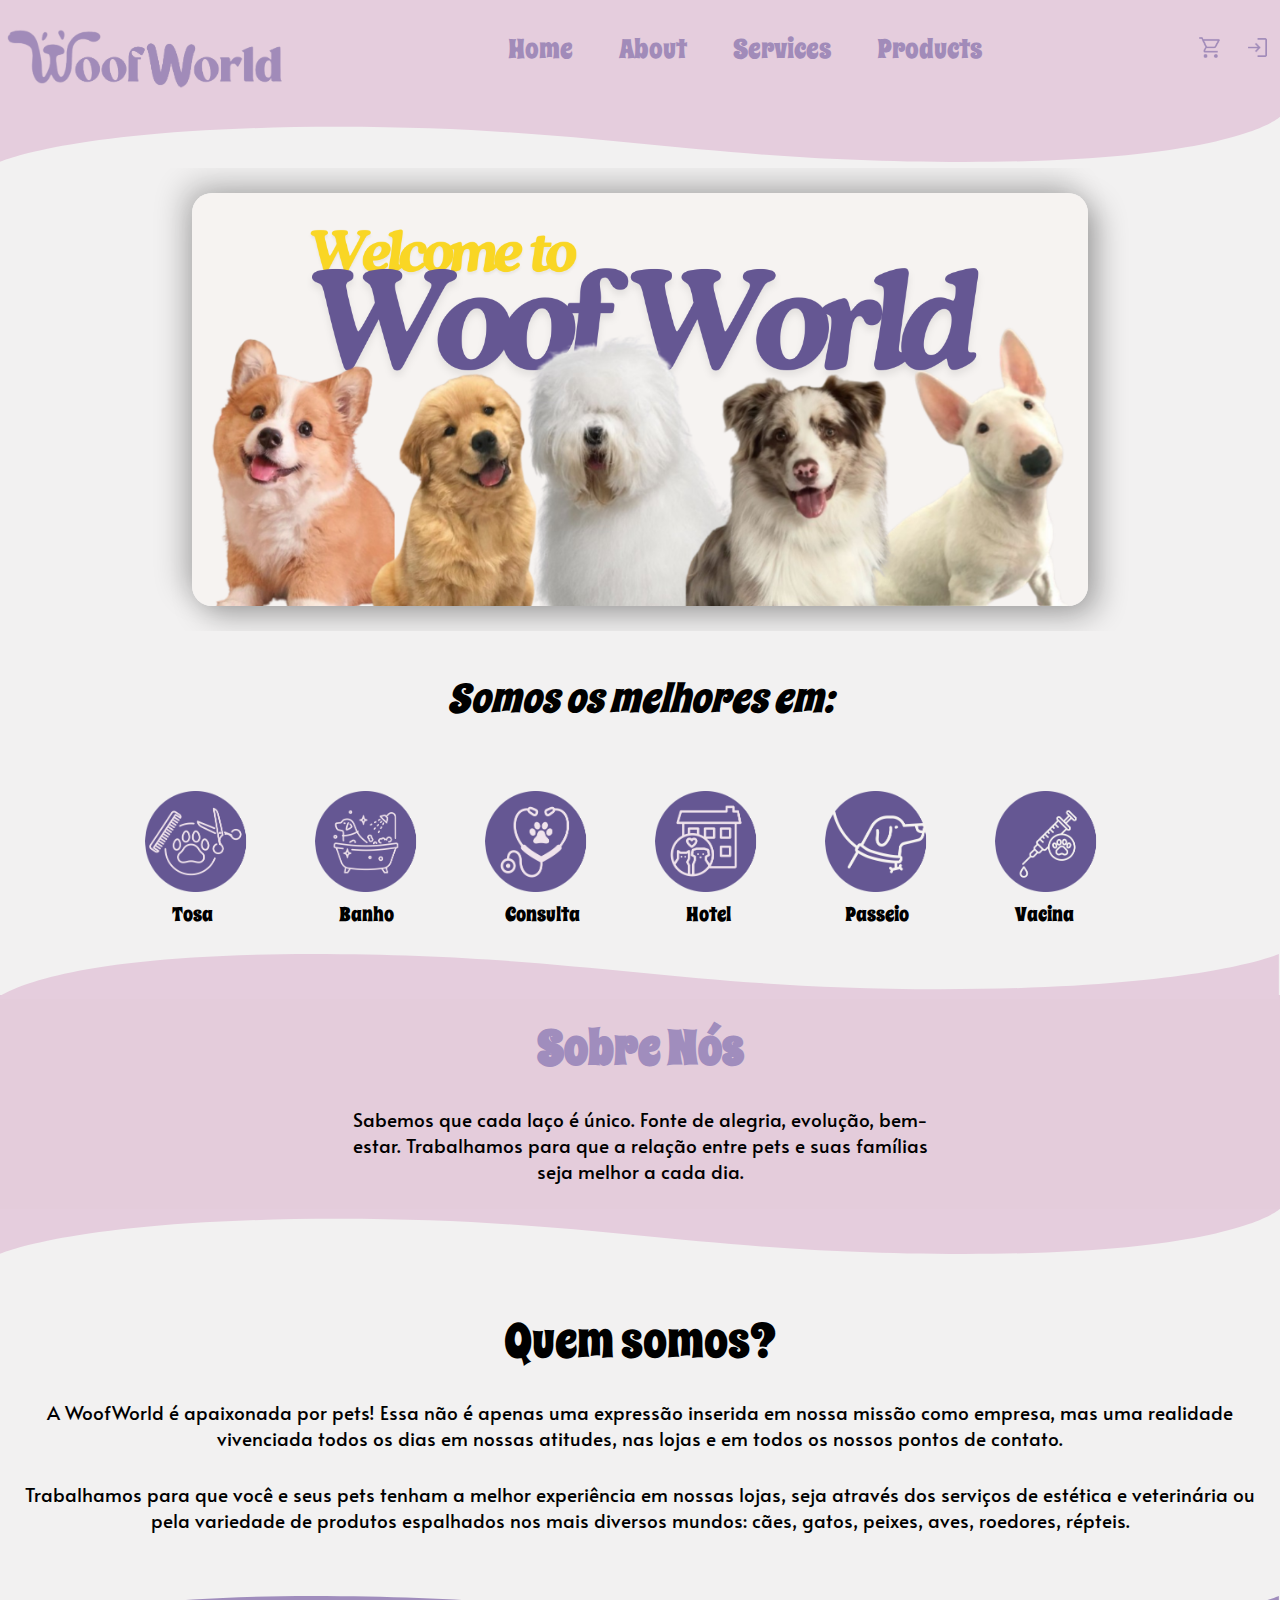
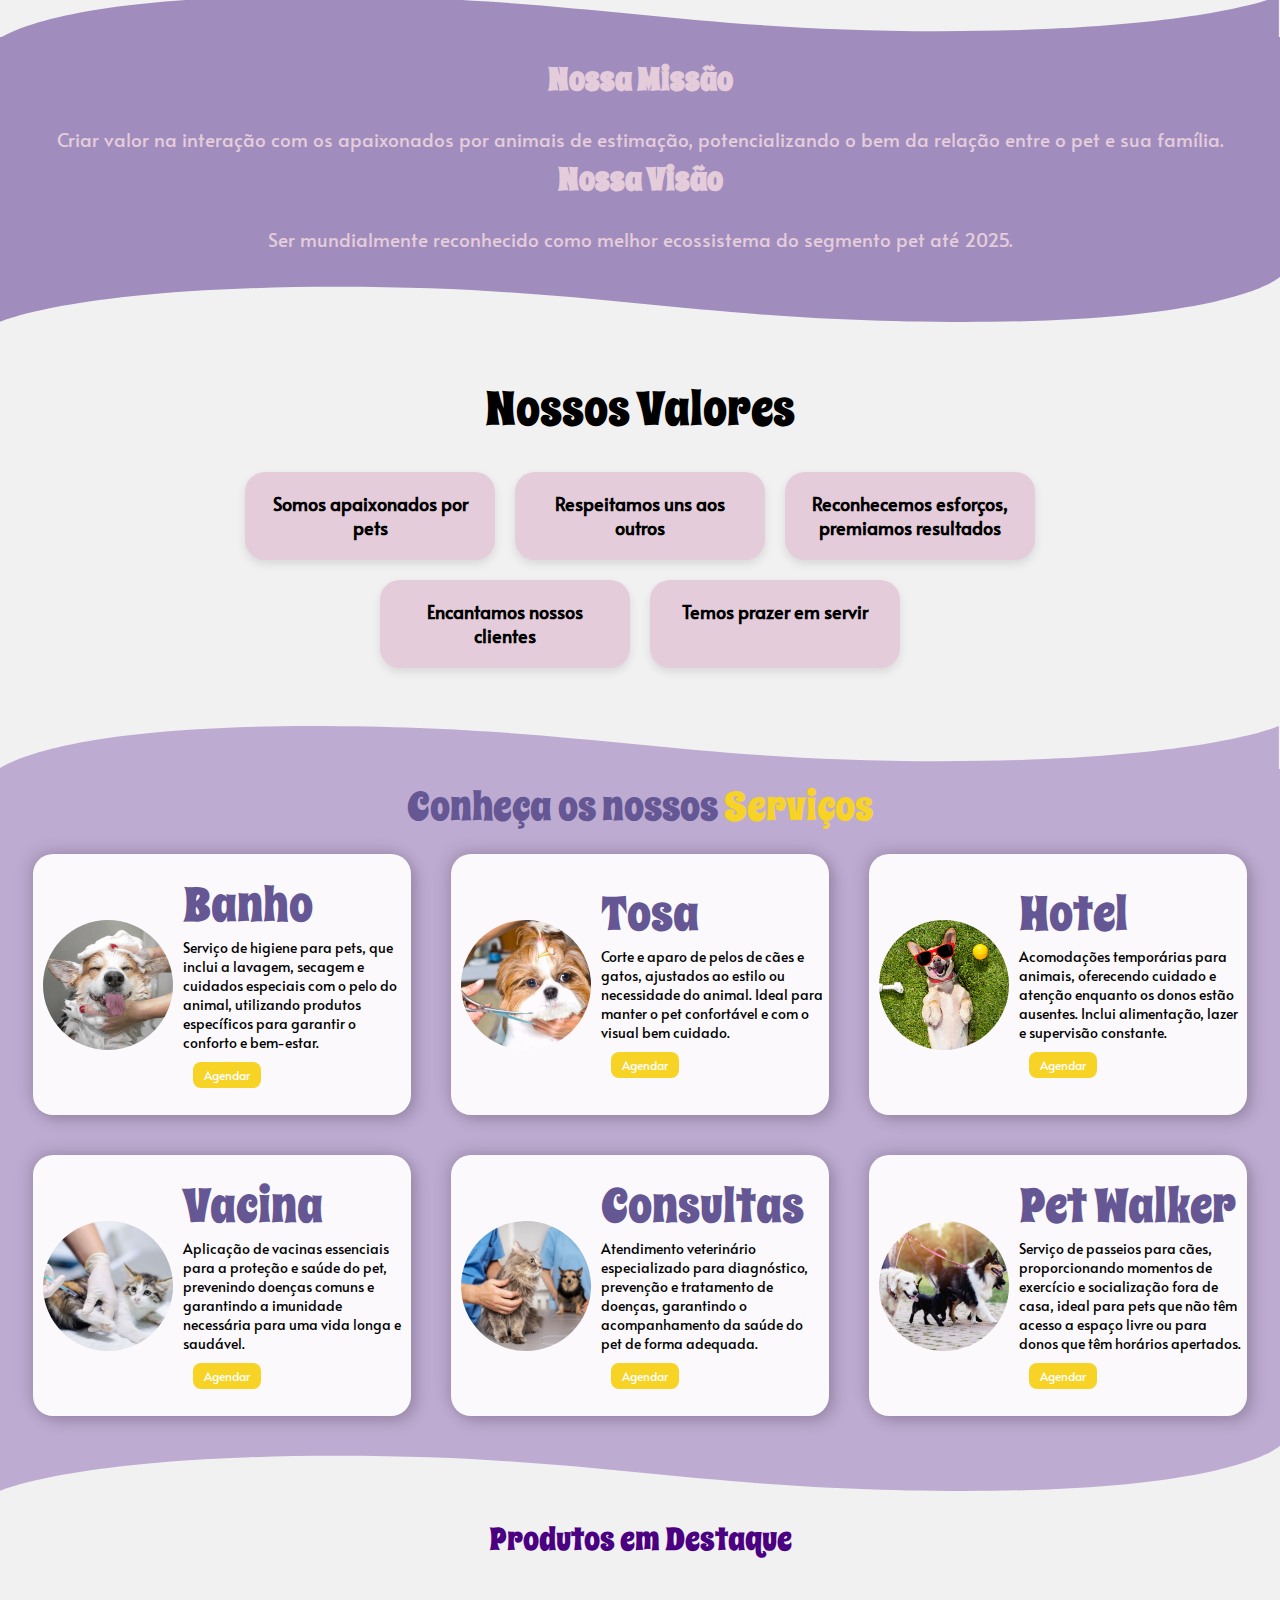
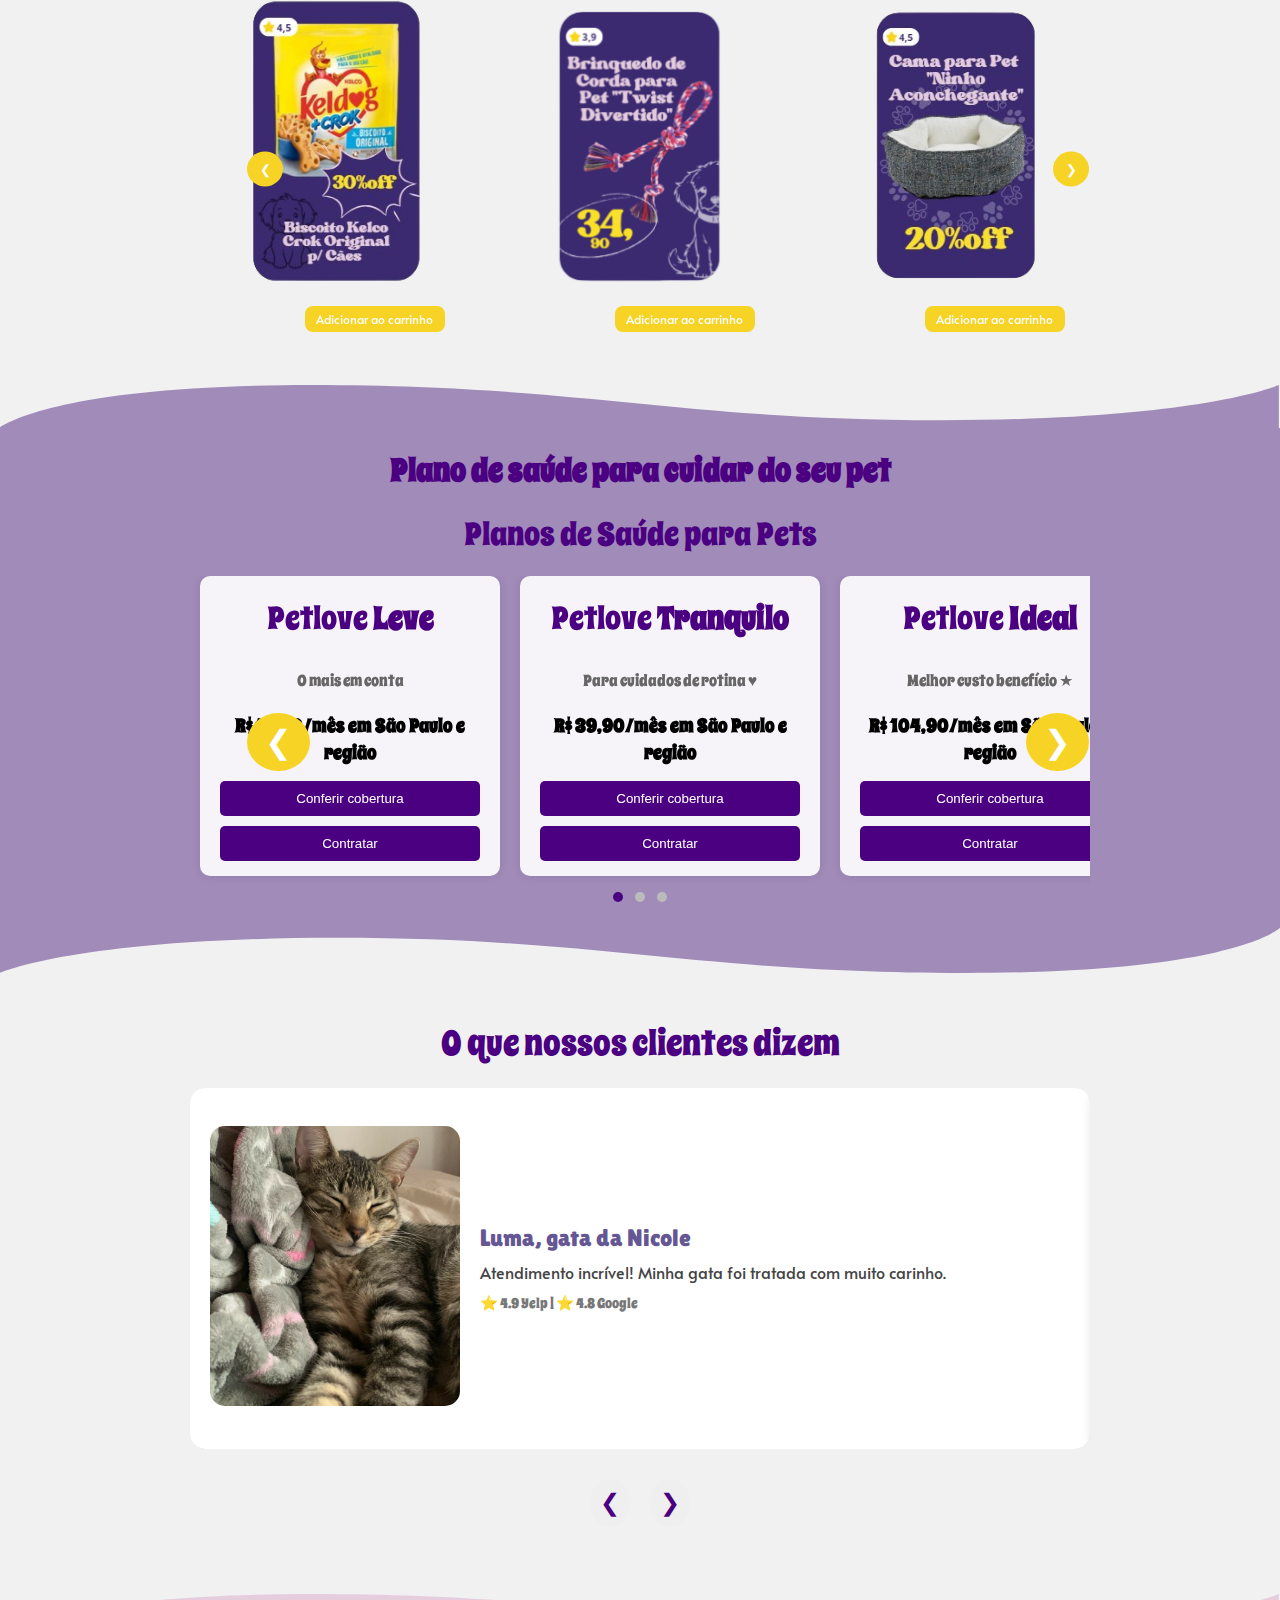
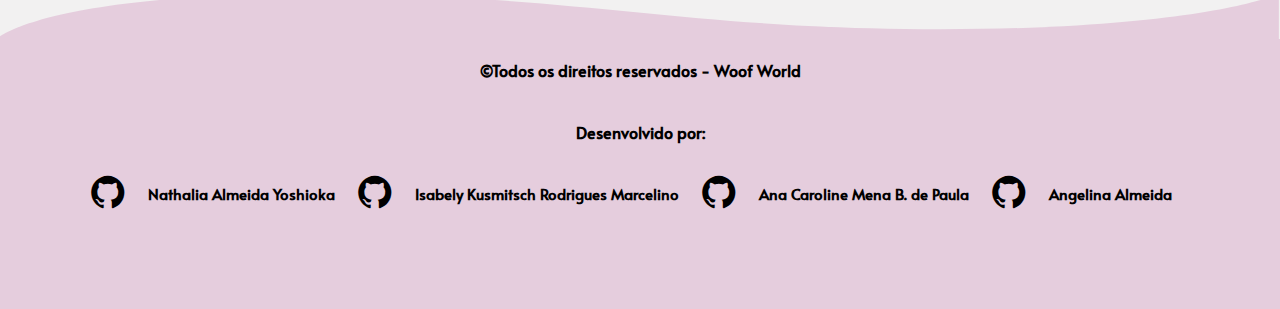
==== commit e8fda589: "ultimas modificações" ====
--- a/index.html
+++ b/index.html
@@ -7,6 +7,10 @@
     <link rel="stylesheet" href="src/slide.css">
     <link rel="stylesheet" href="src/aboutUs.css">
     <link rel="stylesheet" href="src/botoes.css">
+    <link
+      rel="stylesheet"
+      href="https://unpkg.com/boxicons@2.1.4/css/boxicons.min.css"
+    />
     <link rel="shortcut icon" href="WoofWorld fav icon.png" type="image/x-icon">
     <title>Woof World</title>
 </head>
@@ -364,7 +368,12 @@
                         <div class="ratings">⭐ 4.9 Yelp | ⭐ 4.8 Google</div>
                     </div>
                 </div>
-    
+                
+                <div class="feedback-slide">
+                    <div class="video">
+                        <iframe width="560" height="315" src="https://www.youtube.com/embed/gGMnu9-gyTM?si=TJfCQDm4S2WUu-of" title="YouTube video player" frameborder="0" allow="accelerometer; autoplay; clipboard-write; encrypted-media; gyroscope; picture-in-picture; web-share" referrerpolicy="strict-origin-when-cross-origin" allowfullscreen></iframe>
+                    </div>
+                </div>
             </div>
         </div>
     
@@ -380,97 +389,23 @@
     </div>
     <footer>
         <p>&copy;Todos os direitos reservados - Woof World</p>
+        <p>Desenvolvido por:</p>
+        <div class="devBy">
+            <div class="icons-flex">
+                <a href="https://github.com/natzada"><i class="bx bxl-github"></i></a> <p>Nathalia Almeida Yoshioka</p>
+            </div>
+            <div class="icons-flex">
+                <a href="https://github.com/Isa-Marcelino08"><i class="bx bxl-github"></i></a> <p>Isabely Kusmitsch Rodrigues Marcelino</p>
+            </div>
+            <div class="icons-flex">
+                <a href="https://github.com/aaaaannnnaaaaa"><i class="bx bxl-github"></i></a> <p>Ana Caroline Mena B. de Paula</p>
+            </div>
+            <div class="icons-flex">
+                <a href="https://github.com/aaaaannnnaaaaa"><i class="bx bxl-github"></i></a> <p>Angelina Almeida</p>
+            </div>
+        </div>
     </footer>
 
     <script src="src/script.js"></script>
-    <!-- <script>
-        // Script para o carrossel de produtos
-        const carousel = document.querySelector('#products .carousel');
-        const items = document.querySelectorAll('#products .carousel-item');
-        const totalItems = items.length;
-        const itemWidth = items[0].offsetWidth;
-        let currentIndex = 0;
-
-        function setupInfiniteCarousel() {
-            const firstItems = Array.from(items).slice(0, 3);
-            const lastItems = Array.from(items).slice(-3);
-
-            lastItems.forEach(item => carousel.insertBefore(item.cloneNode(true), items[0]));
-            firstItems.forEach(item => carousel.appendChild(item.cloneNode(true)));
-
-            currentIndex = 3;
-            carousel.style.transform = `translateX(-${currentIndex * itemWidth}px)`;
-        }
-
-        function moveSlide(step) {
-            currentIndex += step;
-
-            carousel.style.transition = 'transform 0.5s ease';
-            carousel.style.transform = `translateX(-${currentIndex * itemWidth}px)`;
-
-            carousel.addEventListener('transitionend', function resetPosition() {
-                if (currentIndex <= 2) {
-                    currentIndex = totalItems + 2;
-                    carousel.style.transition = 'none';
-                    carousel.style.transform = `translateX(-${currentIndex * itemWidth}px)`;
-                } else if (currentIndex >= totalItems + 3) {
-                    currentIndex = 3;
-                    carousel.style.transition = 'none';
-                    carousel.style.transform = `translateX(-${currentIndex * itemWidth}px)`;
-                }
-                carousel.removeEventListener('transitionend', resetPosition);
-            }, { once: true });
-        }
-
-        setupInfiniteCarousel();
-
-        // Script para o carrossel de planos
-        let currentSlide = 0;
-        const slides = document.querySelector('#pet-plans .carousel-slides');
-        const totalSlides = document.querySelectorAll('#pet-plans .slide').length;
-        const dots = document.querySelectorAll('#pet-plans .dot');
-
-        function updateSlide() {
-            slides.style.transform = `translateX(-${currentSlide * 310}px)`;
-            dots.forEach(dot => dot.classList.remove('active'));
-            dots[currentSlide].classList.add('active');
-        }
-
-        document.querySelector('#pet-plans .next').addEventListener('click', () => {
-            currentSlide = (currentSlide + 1) % totalSlides;
-            updateSlide();
-        });
-
-        document.querySelector('#pet-plans .prev').addEventListener('click', () => {
-            currentSlide = (currentSlide - 1 + totalSlides) % totalSlides;
-            updateSlide();
-        });
-
-        dots.forEach((dot, index) => {
-            dot.addEventListener('click', () => {
-                currentSlide = index;
-                updateSlide();
-            });
-        });
-
-        setInterval(() => {
-            currentSlide = (currentSlide + 1) % totalSlides;
-            updateSlide();
-        }, 5000);
-
-        let index = 0;
-
-        function moveSlide(step) {
-            const carousel = document.querySelector('.feedback-slides'); 
-            const slides = document.querySelectorAll('.feedback-slide');
-            const totalSlides = slides.length;
-
-            index = (index + step + totalSlides) % totalSlides;
-            
-            carousel.style.transform = `translateX(-${index * 100}%)`;
-            carousel.style.transition = 'transform 0.5s ease-in-out';
-        }
-
-    </script> -->
 </body>
 </html>--- a/src/style.css
+++ b/src/style.css
@@ -503,15 +503,39 @@
 footer {
     background-color: #e5cddd;
     width: 100%;
-    height: 10vh;
+    height: 30vh;
     margin-top: 10px;
     font-family: 'Alata', sans-serif;
     text-align: center;
+    display: flex;
+    flex-direction: column;
 }
 
 footer p {
     padding: 20px;
     font-weight: bold;
+}
+
+.icons-flex {
+    display: flex;
+    justify-content: center;
+    align-items: center;
+    text-align: left;
+}
+
+.icons-flex p {
+    font-size: 15px;
+}
+
+.devBy {
+    display: flex;
+    margin: 0 auto;
+}
+
+footer i {
+    color: #000;
+    width: 100%;
+    font-size: 40px;
 }
 
 .background-top-footer {
